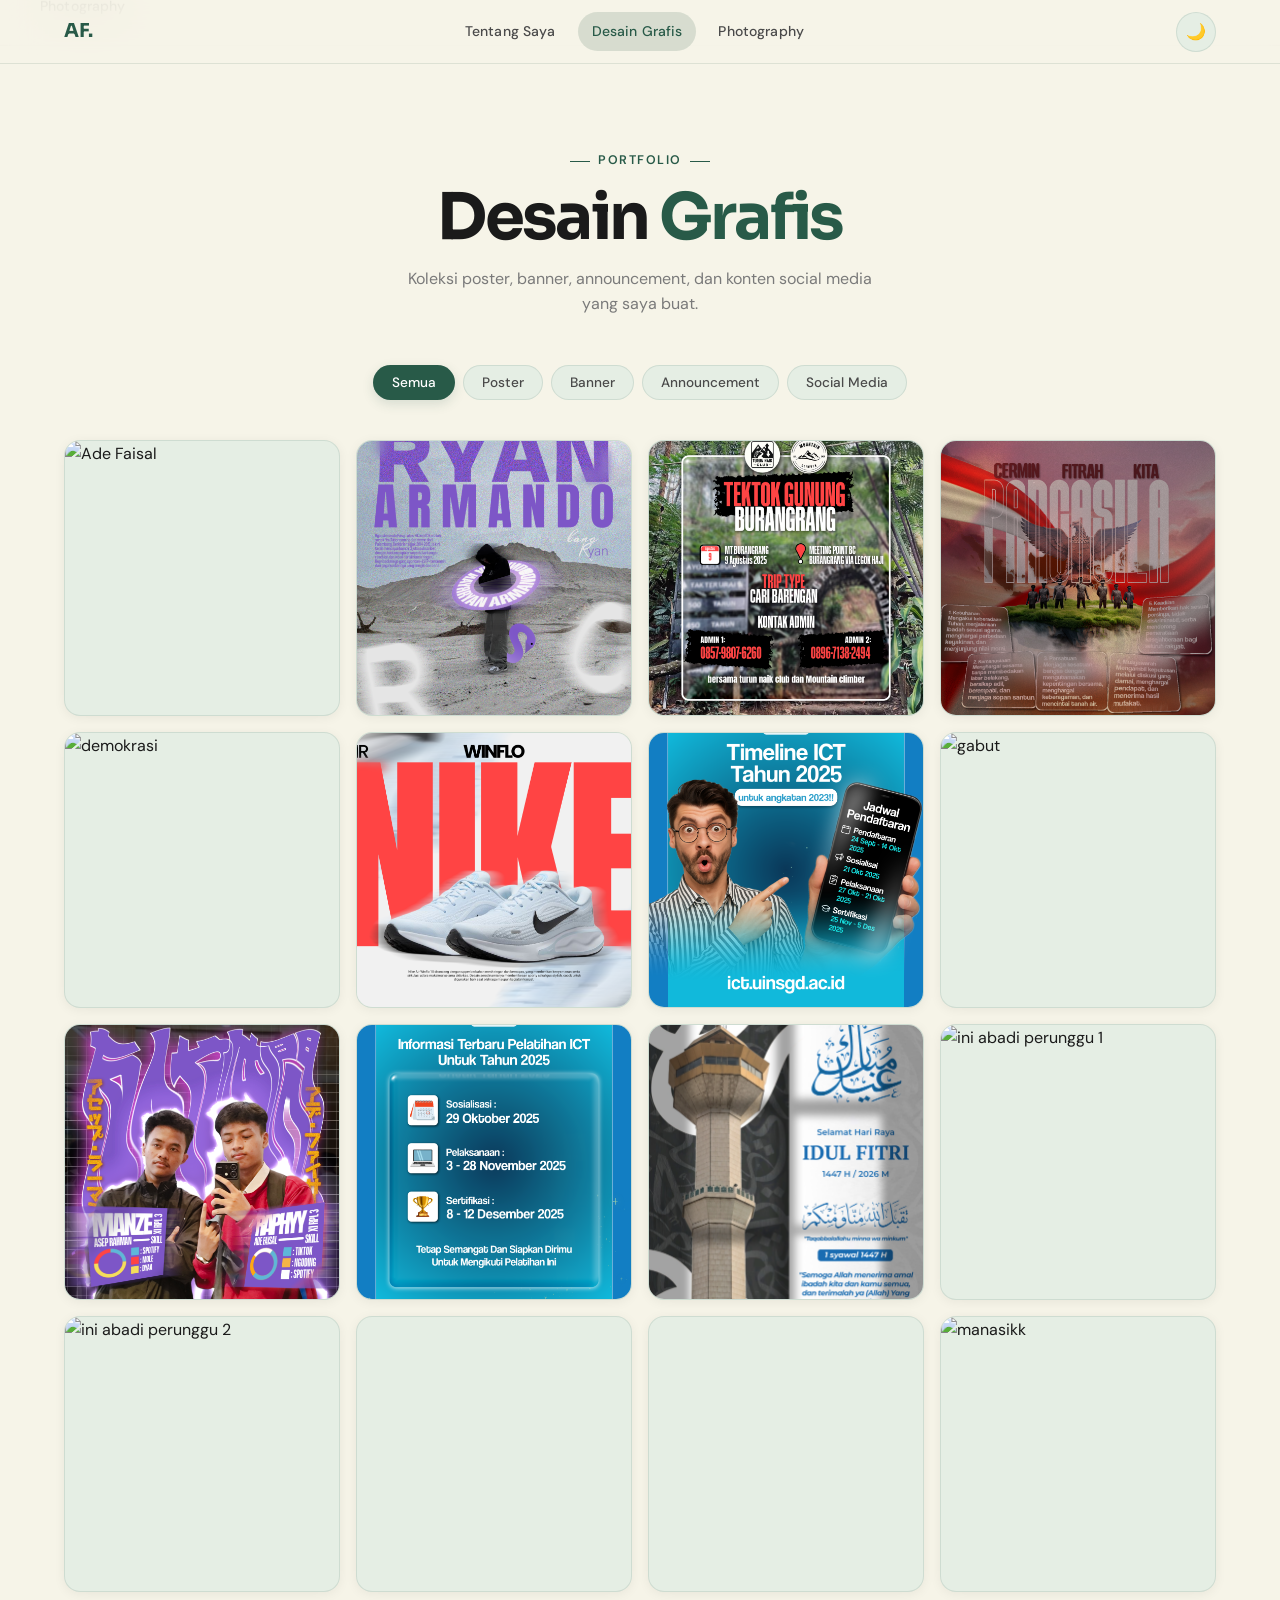
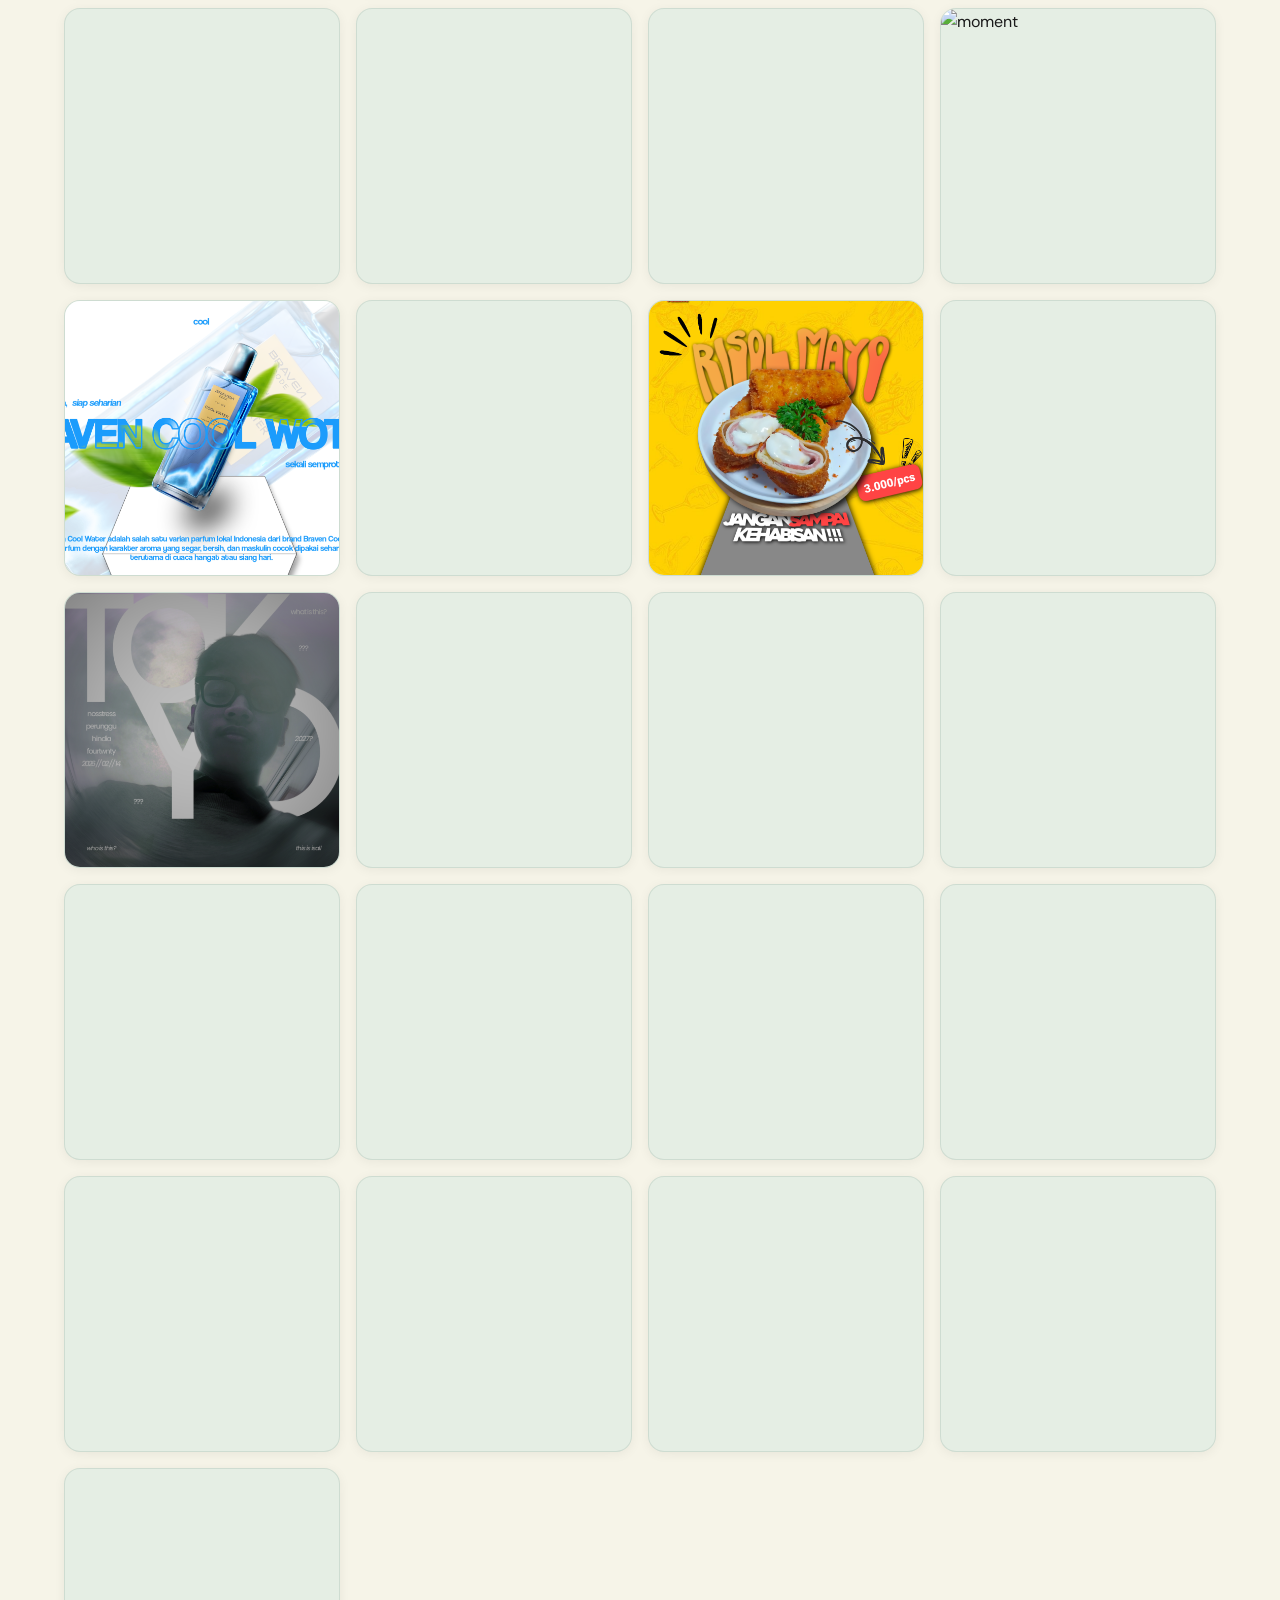
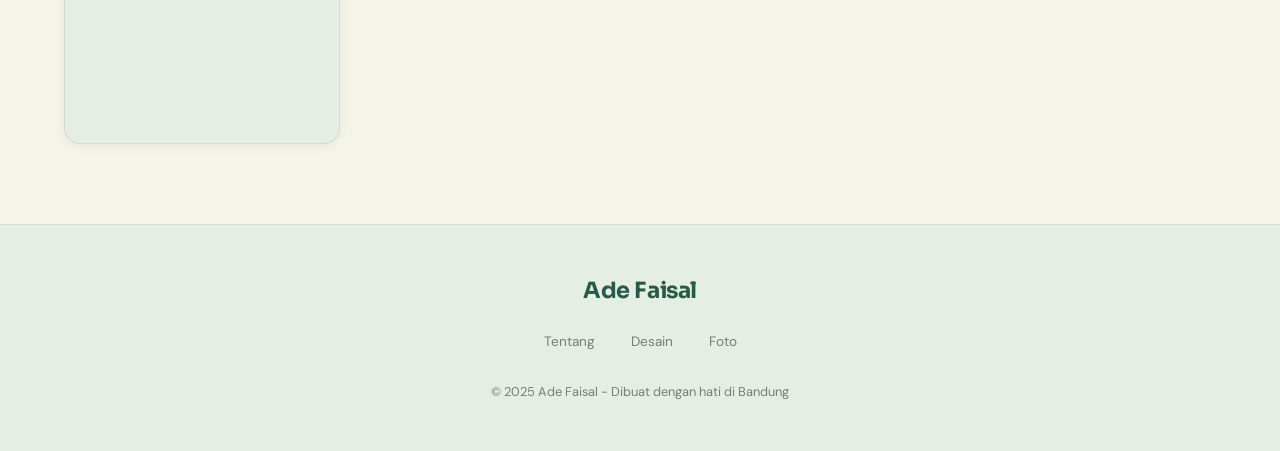
==== designku.html @ 0acf3292 "v1" ====
<!DOCTYPE html>
<html lang="id" data-theme="light">
<head>
  <meta charset="UTF-8" />
  <meta name="viewport" content="width=device-width, initial-scale=1.0" />
  <title>Ade Faisal - Desain Grafis</title>
  <meta name="description" content="Koleksi desain grafis Ade Faisal berupa poster, banner, announcement, dan social media." />
  <link rel="stylesheet" href="style.css" />
  <link rel="preconnect" href="https://fonts.googleapis.com" />
  <link rel="preconnect" href="https://fonts.gstatic.com" crossorigin />
</head>
<body data-page="designku">
  <div id="loader">
    <div class="loader-inner">
      <div class="loader-logo">AF</div>
      <div class="loader-bar"></div>
    </div>
  </div>

  <nav class="navbar">
    <div class="nav-inner">
      <a class="nav-logo" href="tentangku.html">AF.</a>
      <div class="nav-links">
        <a class="nav-link" href="tentangku.html">Tentang Saya</a>
        <a class="nav-link active" href="designku.html">Desain Grafis</a>
        <a class="nav-link" href="fotoku.html">Photography</a>
      </div>
      <div class="nav-right">
        <button class="theme-toggle" id="themeToggle" aria-label="Toggle theme">&#127769;</button>
        <button class="hamburger" id="hamburger" aria-label="Open menu">
          <span></span><span></span><span></span>
        </button>
      </div>
    </div>
  </nav>

  <div class="mobile-menu" id="mobileMenu">
    <a class="nav-link" href="tentangku.html">Tentang Saya</a>
    <a class="nav-link active" href="designku.html">Desain Grafis</a>
    <a class="nav-link" href="fotoku.html">Photography</a>
  </div>

  <div class="page active page-transition">
    <div class="page-header fade-in">
      <div class="section-label">Portfolio</div>
      <h1 class="heading-xl">Desain <span class="text-accent">Grafis</span></h1>
      <p>Koleksi poster, banner, announcement, dan konten social media yang saya buat.</p>
    </div>

    <div class="section" style="padding-top:0;">
      <div class="filter-tabs">
        <button class="filter-tab active" data-group="desain" data-filter="all">Semua</button>
        <button class="filter-tab" data-group="desain" data-filter="poster">Poster</button>
        <button class="filter-tab" data-group="desain" data-filter="banner">Banner</button>
        <button class="filter-tab" data-group="desain" data-filter="announcement">Announcement</button>
        <button class="filter-tab" data-group="desain" data-filter="social">Social Media</button>
      </div>

      <div class="gallery-grid" id="desainGrid"></div>
    </div>

    <footer class="footer">
      <div class="footer-logo">Ade Faisal</div>
      <nav class="footer-links">
        <a href="tentangku.html">Tentang</a>
        <a class="active" href="designku.html">Desain</a>
        <a href="fotoku.html">Foto</a>
      </nav>
      <p class="footer-copy">&copy; 2025 Ade Faisal - Dibuat dengan hati di Bandung</p>
    </footer>
  </div>

  <div class="modal" id="imageModal" role="dialog" aria-modal="true">
    <div class="modal-backdrop"></div>
    <button class="modal-close" aria-label="Tutup">
      <svg width="14" height="14" viewBox="0 0 24 24" fill="none" stroke="currentColor" stroke-width="2.5" stroke-linecap="round"><line x1="18" y1="6" x2="6" y2="18"/><line x1="6" y1="6" x2="18" y2="18"/></svg>
    </button>
    <div class="modal-content">
      <img id="modalImage" src="" alt="Preview desain" style="display:none;" />
      <div
        id="imageModalPlaceholder"
        style="width:min(600px,85vw);aspect-ratio:1;background:var(--bg-card);display:flex;flex-direction:column;align-items:center;justify-content:center;gap:12px;color:var(--text-muted);padding:40px;"
      >
        <div style="font-size:2.5rem;">Design</div>
        <div id="modalCaption" style="font-family:'Sora',sans-serif;font-size:1rem;font-weight:600;color:var(--text-primary);">Preview</div>
        <p style="font-size:0.85rem;text-align:center;line-height:1.6;">
          Tambahkan path gambar di file <code style="background:var(--accent-glow);padding:2px 6px;border-radius:4px;color:var(--accent);">script.js</code> untuk menampilkan karya kamu di sini.
        </p>
      </div>
    </div>
  </div>

  <script src="script.js"></script>
</body>
</html>
---- style.css ----
/* ============================================================
   ADE FAISAL PORTFOLIO — style.css
   Modern Minimalist · Apple-Style · Dark/Light Mode
   ============================================================ */

/* ─── Google Fonts ─────────────────────────────────────────── */
@import url('https://fonts.googleapis.com/css2?family=Sora:wght@300;400;500;600;700&family=DM+Sans:ital,wght@0,300;0,400;0,500;0,600;1,300&display=swap');

/* ─── CSS Variables ────────────────────────────────────────── */
:root {
  /* Light Mode */
  --bg-primary:    #F6F4E8;
  --bg-secondary:  #E5EEE4;
  --bg-card:       #EDEEE4;
  --text-primary:  #1a1a1a;
  --text-secondary:#4a4a4a;
  --text-muted:    #7a7a7a;
  --accent:        #285A48;
  --accent-light:  #3d7d65;
  --accent-glow:   rgba(40,90,72,0.15);
  --border:        rgba(40,90,72,0.12);
  --border-hover:  rgba(40,90,72,0.3);
  --shadow-sm:     0 2px 12px rgba(0,0,0,0.06);
  --shadow-md:     0 8px 32px rgba(0,0,0,0.08);
  --shadow-lg:     0 20px 60px rgba(0,0,0,0.1);
  --nav-bg:        rgba(246,244,232,0.85);
  --overlay:       rgba(0,0,0,0.5);
  --transition:    0.35s cubic-bezier(0.4,0,0.2,1);
}

[data-theme="dark"] {
  --bg-primary:    #091413;
  --bg-secondary:  #0f1e1c;
  --bg-card:       #285A48;
  --text-primary:  #f0ede0;
  --text-secondary:#c5c0a8;
  --text-muted:    #8a8a7a;
  --accent:        #5dbf96;
  --accent-light:  #7dd4ae;
  --accent-glow:   rgba(93,191,150,0.15);
  --border:        rgba(93,191,150,0.12);
  --border-hover:  rgba(93,191,150,0.3);
  --shadow-sm:     0 2px 12px rgba(0,0,0,0.3);
  --shadow-md:     0 8px 32px rgba(0,0,0,0.4);
  --shadow-lg:     0 20px 60px rgba(0,0,0,0.5);
  --nav-bg:        rgba(9,20,19,0.9);
  --overlay:       rgba(0,0,0,0.75);
}

/* ─── Reset & Base ─────────────────────────────────────────── */
*, *::before, *::after { box-sizing: border-box; margin: 0; padding: 0; }

html {
  scroll-behavior: smooth;
  font-size: 16px;
}

body {
  font-family: 'DM Sans', sans-serif;
  background-color: var(--bg-primary);
  color: var(--text-primary);
  line-height: 1.6;
  transition: background-color var(--transition), color var(--transition);
  overflow-x: hidden;
  min-height: 100vh;
}

img { max-width: 100%; display: block; }
a { text-decoration: none; color: inherit; }
button { cursor: pointer; border: none; background: none; font-family: inherit; }
ul, ol { list-style: none; }

/* ─── Loading Screen ───────────────────────────────────────── */
#loader {
  position: fixed;
  inset: 0;
  background: var(--bg-primary);
  display: flex;
  align-items: center;
  justify-content: center;
  z-index: 9999;
  transition: opacity 0.6s ease, visibility 0.6s ease;
}

#loader.hide {
  opacity: 0;
  visibility: hidden;
}

.loader-inner {
  display: flex;
  flex-direction: column;
  align-items: center;
  gap: 20px;
}

.loader-logo {
  font-family: 'Sora', sans-serif;
  font-size: 2rem;
  font-weight: 700;
  color: var(--accent);
  letter-spacing: -0.03em;
}

.loader-bar {
  width: 120px;
  height: 2px;
  background: var(--border);
  border-radius: 2px;
  overflow: hidden;
}

.loader-bar::after {
  content: '';
  display: block;
  height: 100%;
  background: var(--accent);
  border-radius: 2px;
  animation: loadBar 1.2s ease forwards;
}

@keyframes loadBar {
  from { width: 0; }
  to { width: 100%; }
}

/* ─── Navbar ───────────────────────────────────────────────── */
.navbar {
  position: fixed;
  top: 0;
  left: 0;
  right: 0;
  height: 64px;
  background: var(--nav-bg);
  backdrop-filter: blur(20px);
  -webkit-backdrop-filter: blur(20px);
  border-bottom: 1px solid var(--border);
  z-index: 1000;
  transition: background var(--transition), border-color var(--transition);
}

.nav-inner {
  max-width: 1200px;
  margin: 0 auto;
  padding: 0 24px;
  height: 100%;
  display: flex;
  align-items: center;
  justify-content: space-between;
}

.nav-logo {
  font-family: 'Sora', sans-serif;
  font-size: 1.2rem;
  font-weight: 700;
  color: var(--accent);
  letter-spacing: -0.02em;
}

.nav-links {
  display: flex;
  align-items: center;
  gap: 8px;
}

.nav-link {
  font-size: 0.875rem;
  font-weight: 500;
  color: var(--text-secondary);
  padding: 8px 14px;
  border-radius: 50px;
  transition: all var(--transition);
  letter-spacing: 0.01em;
}

.nav-link:hover,
.nav-link.active {
  color: var(--accent);
  background: var(--accent-glow);
}

.nav-right {
  display: flex;
  align-items: center;
  gap: 12px;
}

/* Dark Mode Toggle */
.theme-toggle {
  width: 40px;
  height: 40px;
  border-radius: 50%;
  background: var(--bg-secondary);
  border: 1px solid var(--border);
  display: flex;
  align-items: center;
  justify-content: center;
  color: var(--text-secondary);
  font-size: 1rem;
  transition: all var(--transition);
}

.theme-toggle:hover {
  background: var(--accent-glow);
  color: var(--accent);
  border-color: var(--border-hover);
}

/* Hamburger */
.hamburger {
  display: none;
  flex-direction: column;
  gap: 5px;
  width: 40px;
  height: 40px;
  align-items: center;
  justify-content: center;
  border-radius: 50%;
  background: var(--bg-secondary);
  border: 1px solid var(--border);
  transition: all var(--transition);
}

.hamburger span {
  display: block;
  width: 18px;
  height: 1.5px;
  background: var(--text-primary);
  border-radius: 2px;
  transition: all var(--transition);
}

.hamburger.open span:nth-child(1) { transform: translateY(6.5px) rotate(45deg); }
.hamburger.open span:nth-child(2) { opacity: 0; }
.hamburger.open span:nth-child(3) { transform: translateY(-6.5px) rotate(-45deg); }

/* Mobile Menu */
.mobile-menu {
  position: fixed;
  top: 64px;
  left: 0;
  right: 0;
  background: var(--nav-bg);
  backdrop-filter: blur(20px);
  border-bottom: 1px solid var(--border);
  padding: 16px 24px;
  display: flex;
  flex-direction: column;
  gap: 4px;
  transform: translateY(-110%);
  transition: transform var(--transition);
  z-index: 999;
}

.mobile-menu.open {
  transform: translateY(0);
}

.mobile-menu .nav-link {
  padding: 12px 16px;
  border-radius: 12px;
}

/* ─── Page Wrapper ─────────────────────────────────────────── */
.page {
  display: none;
  min-height: 100vh;
  padding-top: 64px;
}

.page.active { display: block; }

/* ─── Section Base ─────────────────────────────────────────── */
.section {
  padding: 80px 24px;
  max-width: 1200px;
  margin: 0 auto;
}

.section-sm {
  padding: 48px 24px;
}

/* ─── Typography ───────────────────────────────────────────── */
.heading-xl {
  font-family: 'Sora', sans-serif;
  font-size: clamp(2.4rem, 6vw, 4rem);
  font-weight: 700;
  letter-spacing: -0.04em;
  line-height: 1.1;
  color: var(--text-primary);
}

.heading-lg {
  font-family: 'Sora', sans-serif;
  font-size: clamp(1.6rem, 4vw, 2.4rem);
  font-weight: 600;
  letter-spacing: -0.03em;
  line-height: 1.2;
}

.heading-md {
  font-family: 'Sora', sans-serif;
  font-size: 1.2rem;
  font-weight: 600;
  letter-spacing: -0.01em;
}

.text-accent { color: var(--accent); }
.text-muted { color: var(--text-muted); }
.text-secondary { color: var(--text-secondary); }

/* ─── Cards ────────────────────────────────────────────────── */
.card {
  background: var(--bg-secondary);
  border: 1px solid var(--border);
  border-radius: 20px;
  padding: 28px;
  transition: all var(--transition);
  box-shadow: var(--shadow-sm);
}

.card:hover {
  border-color: var(--border-hover);
  box-shadow: var(--shadow-md);
  transform: translateY(-2px);
}

/* ─── Buttons ──────────────────────────────────────────────── */
.btn {
  display: inline-flex;
  align-items: center;
  gap: 8px;
  padding: 12px 24px;
  border-radius: 50px;
  font-size: 0.9rem;
  font-weight: 500;
  font-family: 'DM Sans', sans-serif;
  transition: all var(--transition);
  letter-spacing: 0.01em;
}

.btn-primary {
  background: var(--accent);
  color: #fff;
  box-shadow: 0 4px 16px var(--accent-glow);
}

.btn-primary:hover {
  background: var(--accent-light);
  transform: translateY(-1px);
  box-shadow: 0 8px 24px var(--accent-glow);
}

.btn-outline {
  background: transparent;
  color: var(--accent);
  border: 1.5px solid var(--accent);
}

.btn-outline:hover {
  background: var(--accent-glow);
  transform: translateY(-1px);
}

/* ─── Fade-in Animation ────────────────────────────────────── */
.fade-in {
  opacity: 0;
  transform: translateY(24px);
  transition: opacity 0.6s ease, transform 0.6s ease;
}

.fade-in.visible {
  opacity: 1;
  transform: translateY(0);
}

.fade-in-delay-1 { transition-delay: 0.1s; }
.fade-in-delay-2 { transition-delay: 0.2s; }
.fade-in-delay-3 { transition-delay: 0.3s; }
.fade-in-delay-4 { transition-delay: 0.4s; }

/* ─── Gallery Grid ─────────────────────────────────────────── */
.gallery-grid {
  display: grid;
  grid-template-columns: repeat(4, 1fr);
  gap: 16px;
}

.gallery-item {
  position: relative;
  border-radius: 16px;
  overflow: hidden;
  aspect-ratio: 1;
  cursor: pointer;
  background: var(--bg-secondary);
  border: 1px solid var(--border);
  box-shadow: var(--shadow-sm);
  content-visibility: auto;
  contain-intrinsic-size: 320px;
  transition: all var(--transition);
}

.gallery-item:hover {
  transform: translateY(-4px);
  box-shadow: var(--shadow-md);
  border-color: var(--border-hover);
}

.gallery-item img {
  width: 100%;
  height: 100%;
  object-fit: cover;
  opacity: 0;
  transition: transform 0.5s ease;
}

.gallery-item.is-loaded img {
  opacity: 1;
  transition: opacity 0.35s ease, transform 0.5s ease;
}

.gallery-item:hover img {
  transform: scale(1.04);
}

.media-shell {
  position: absolute;
  inset: 0;
  background:
    linear-gradient(
      110deg,
      transparent 0%,
      rgba(255,255,255,0.08) 35%,
      rgba(255,255,255,0.22) 50%,
      rgba(255,255,255,0.08) 65%,
      transparent 100%
    ),
    linear-gradient(135deg, var(--bg-card), var(--bg-secondary));
  background-size: 220% 100%, 100% 100%;
  animation: shimmer 1.4s linear infinite;
}

.gallery-item.is-loaded .media-shell {
  opacity: 0;
  visibility: hidden;
  transition: opacity 0.3s ease, visibility 0.3s ease;
}

.gallery-overlay {
  position: absolute;
  inset: 0;
  background: linear-gradient(to top, rgba(0,0,0,0.5) 0%, transparent 60%);
  opacity: 0;
  transition: opacity var(--transition);
  display: flex;
  align-items: flex-end;
  padding: 16px;
}

.gallery-item:hover .gallery-overlay { opacity: 1; }

.gallery-overlay span {
  color: #fff;
  font-size: 0.8rem;
  font-weight: 500;
  background: rgba(255,255,255,0.15);
  backdrop-filter: blur(4px);
  padding: 4px 10px;
  border-radius: 20px;
}

/* Photo Grid (portrait ratio) */
.photo-grid .gallery-item {
  aspect-ratio: 4/5;
}

/* Video Grid */
.video-grid .gallery-item {
  aspect-ratio: 16/9;
}

.play-icon {
  position: absolute;
  inset: 0;
  display: flex;
  align-items: center;
  justify-content: center;
  opacity: 0;
  transition: opacity var(--transition);
}

.play-icon::before {
  content: '';
  width: 44px;
  height: 44px;
  background: rgba(255,255,255,0.9);
  border-radius: 50%;
  display: flex;
  align-items: center;
  justify-content: center;
}

.play-icon svg {
  position: absolute;
  color: #1a1a1a;
}

.gallery-item:hover .play-icon { opacity: 1; }

/* ─── Modal ────────────────────────────────────────────────── */
.modal {
  position: fixed;
  inset: 0;
  z-index: 2000;
  display: flex;
  align-items: center;
  justify-content: center;
  padding: 24px;
  opacity: 0;
  visibility: hidden;
  transition: all 0.3s ease;
}

.modal.open {
  opacity: 1;
  visibility: visible;
}

.modal-backdrop {
  position: absolute;
  inset: 0;
  background: var(--overlay);
  backdrop-filter: blur(12px);
  -webkit-backdrop-filter: blur(12px);
}

.modal-content {
  position: relative;
  z-index: 1;
  max-width: 90vw;
  max-height: 90vh;
  border-radius: 20px;
  overflow: hidden;
  box-shadow: var(--shadow-lg);
  transform: scale(0.95);
  transition: transform 0.3s ease;
}

.modal.open .modal-content {
  transform: scale(1);
}

.modal-content img {
  max-width: 90vw;
  max-height: 85vh;
  object-fit: contain;
  display: block;
}

.modal-close {
  position: fixed;
  top: 20px;
  right: 20px;
  z-index: 10;
  width: 40px;
  height: 40px;
  border-radius: 50%;
  background: rgba(255,255,255,0.15);
  backdrop-filter: blur(8px);
  border: 1px solid rgba(255,255,255,0.2);
  color: #fff;
  font-size: 1.1rem;
  display: flex;
  align-items: center;
  justify-content: center;
  transition: all var(--transition);
  cursor: pointer;
}

.modal-close:hover {
  background: rgba(255,255,255,0.25);
  transform: scale(1.1);
}

/* Video Modal */
.modal-video {
  background: #000;
  border-radius: 16px;
  overflow: hidden;
  width: min(800px, 90vw);
}

.modal-video video,
.modal-video iframe {
  width: 100%;
  aspect-ratio: 16/9;
  display: block;
  border: none;
}

/* ─── ABOUT PAGE ───────────────────────────────────────────── */
.about-hero {
  min-height: calc(100vh - 64px);
  display: flex;
  align-items: center;
  padding: 80px 24px;
}

.about-hero-inner {
  max-width: 1200px;
  margin: 0 auto;
  width: 100%;
  display: grid;
  grid-template-columns: 1fr 1fr;
  gap: 80px;
  align-items: center;
}

/* Profile Photo */
.profile-photo-wrap {
  position: relative;
  display: flex;
  justify-content: center;
}
.profile-photo-img {
    width: 130%;
    height: 100%;
    object-fit: cover;
}

.profile-photo-frame {
  position: relative;
  width: 340px;
  height: 400px;
}

.profile-photo-bg {
  position: absolute;
  inset: 0;
  background: var(--bg-secondary);
  border-radius: 28px;
  border: 1px solid var(--border);
  transform: rotate(3deg);
  transition: all var(--transition);
}

.profile-photo-frame:hover .profile-photo-bg {
  transform: rotate(5deg);
}

.profile-photo {
  position: relative;
  width: 100%;
  height: 100%;
  border-radius: 24px;
  overflow: hidden;
  border: 1px solid var(--border);
  box-shadow: var(--shadow-lg);
}

.profile-photo img {
  width: 100%;
  height: 100%;
  object-fit: cover;
}

/* Placeholder if no photo */
.profile-photo-placeholder {
  width: 100%;
  height: 100%;
  background: linear-gradient(135deg, var(--bg-secondary), var(--bg-card));
  display: flex;
  flex-direction: column;
  align-items: center;
  justify-content: center;
  gap: 12px;
  color: var(--text-muted);
  font-size: 0.9rem;
}

.profile-photo-placeholder .initials {
  font-family: 'Sora', sans-serif;
  font-size: 3rem;
  font-weight: 700;
  color: var(--accent);
  letter-spacing: -0.03em;
}

.profile-badge {
  position: absolute;
  bottom: -12px;
  right: -12px;
  background: var(--accent);
  color: #fff;
  padding: 8px 16px;
  border-radius: 50px;
  font-size: 0.78rem;
  font-weight: 600;
  box-shadow: 0 4px 16px var(--accent-glow);
  white-space: nowrap;
}

/* About Content */
.about-greeting {
  font-size: 0.85rem;
  font-weight: 500;
  color: var(--accent);
  letter-spacing: 0.12em;
  text-transform: uppercase;
  margin-bottom: 16px;
  display: flex;
  align-items: justify;
  gap: 8px;
}

.about-greeting::before {
  content: '';
  display: block;
  width: 24px;
  height: 1.5px;
  background: var(--accent);
}

.about-title {
  margin-bottom: 8px;
}

.about-subtitle {
  color: var(--text-muted);
  font-size: 1.1rem;
  margin-bottom: 24px;
  font-weight: 400;
}

.about-desc {
  color: var(--text-secondary);
  line-height: 1.75;
  font-size: 1rem;
  margin-bottom: 32px;
}

.about-cta {
  display: flex;
  gap: 12px;
  flex-wrap: wrap;
}

/* Stats */
.about-stats {
  display: flex;
  gap: 24px;
  margin-bottom: 32px;
}

.stat-item {
  text-align: center;
}

.stat-num {
  font-family: 'Sora', sans-serif;
  font-size: 1.8rem;
  font-weight: 700;
  color: var(--accent);
  letter-spacing: -0.03em;
  line-height: 1;
}

.stat-label {
  font-size: 0.78rem;
  color: var(--text-muted);
  margin-top: 4px;
}

/* Skills */
.skills-section {
  background: var(--bg-secondary);
  border-top: 1px solid var(--border);
}

.skills-grid {
  display: grid;
  grid-template-columns: repeat(3, 1fr);
  gap: 16px;
}

.skill-card {
  background: var(--bg-primary);
  border: 1px solid var(--border);
  border-radius: 16px;
  padding: 20px;
  transition: all var(--transition);
}

.skill-card:hover {
  border-color: var(--border-hover);
  transform: translateY(-2px);
  box-shadow: var(--shadow-md);
}

.skill-icon {
  width: 40px;
  height: 40px;
  background: var(--accent-glow);
  border-radius: 10px;
  display: flex;
  align-items: center;
  justify-content: center;
  font-size: 1.2rem;
  margin-bottom: 12px;
  color: var(--accent);
}

.skill-name {
  font-family: 'Sora', sans-serif;
  font-size: 0.9rem;
  font-weight: 600;
  margin-bottom: 4px;
}

.skill-desc {
  font-size: 0.8rem;
  color: var(--text-muted);
  line-height: 1.5;
}

/* Skill bars */
.skill-tags {
  display: flex;
  flex-wrap: wrap;
  gap: 8px;
}

.skill-tag {
  padding: 4px 12px;
  border-radius: 50px;
  background: var(--accent-glow);
  color: var(--accent);
  font-size: 0.78rem;
  font-weight: 500;
  border: 1px solid var(--border);
}

/* ─── Page Headers ─────────────────────────────────────────── */
.page-header {
  padding: 80px 24px 48px;
  max-width: 1200px;
  margin: 0 auto;
  text-align: center;
}

.page-header p {
  color: var(--text-muted);
  font-size: 1rem;
  margin-top: 12px;
  max-width: 480px;
  margin-left: auto;
  margin-right: auto;
}

.section-label {
  display: inline-flex;
  align-items: center;
  gap: 8px;
  font-size: 0.78rem;
  font-weight: 600;
  color: var(--accent);
  letter-spacing: 0.12em;
  text-transform: uppercase;
  margin-bottom: 12px;
}

.section-label::before,
.section-label::after {
  content: '';
  display: block;
  width: 20px;
  height: 1.5px;
  background: var(--accent);
}

/* ─── Filter Tabs ──────────────────────────────────────────── */
.filter-tabs {
  display: flex;
  gap: 8px;
  flex-wrap: wrap;
  justify-content: center;
  margin-bottom: 40px;
}

.filter-tab {
  padding: 8px 18px;
  border-radius: 50px;
  font-size: 0.85rem;
  font-weight: 500;
  color: var(--text-secondary);
  background: var(--bg-secondary);
  border: 1px solid var(--border);
  transition: all var(--transition);
}

.filter-tab:hover,
.filter-tab.active {
  background: var(--accent);
  color: #fff;
  border-color: transparent;
  box-shadow: 0 4px 12px var(--accent-glow);
}

/* ─── Empty State ──────────────────────────────────────────── */
.empty-state {
  grid-column: 1 / -1;
  text-align: center;
  padding: 60px 20px;
  color: var(--text-muted);
}

.empty-icon {
  font-size: 2.5rem;
  margin-bottom: 12px;
  opacity: 0.5;
}

/* ─── Footer ───────────────────────────────────────────────── */
.footer {
  background: var(--bg-secondary);
  border-top: 1px solid var(--border);
  padding: 48px 24px;
  text-align: center;
}

.footer-logo {
  font-family: 'Sora', sans-serif;
  font-size: 1.4rem;
  font-weight: 700;
  color: var(--accent);
  letter-spacing: -0.02em;
  margin-bottom: 16px;
}

.footer-links {
  display: flex;
  justify-content: center;
  gap: 8px;
  margin-bottom: 24px;
  flex-wrap: wrap;
}

.footer-links a {
  font-size: 0.85rem;
  color: var(--text-muted);
  padding: 6px 14px;
  border-radius: 50px;
  transition: all var(--transition);
}

.footer-links a:hover {
  color: var(--accent);
  background: var(--accent-glow);
}

.social-links {
  display: flex;
  justify-content: center;
  gap: 12px;
  margin-bottom: 24px;
}

.social-link {
  width: 40px;
  height: 40px;
  border-radius: 50%;
  background: var(--bg-primary);
  border: 1px solid var(--border);
  display: flex;
  align-items: center;
  justify-content: center;
  color: var(--text-secondary);
  font-size: 1rem;
  transition: all var(--transition);
}

.social-link:hover {
  background: var(--accent);
  color: #fff;
  border-color: transparent;
  transform: translateY(-2px);
  box-shadow: 0 4px 12px var(--accent-glow);
}

.footer-copy {
  font-size: 0.8rem;
  color: var(--text-muted);
}

/* ─── Scrollbar ─────────────────────────────────────────────── */
::-webkit-scrollbar { width: 5px; }
::-webkit-scrollbar-track { background: var(--bg-primary); }
::-webkit-scrollbar-thumb { background: var(--border-hover); border-radius: 4px; }
::-webkit-scrollbar-thumb:hover { background: var(--accent); }

/* ─── Page Transition ───────────────────────────────────────── */
.page-transition {
  animation: pageIn 0.4s ease both;
}

@keyframes pageIn {
  from { opacity: 0; transform: translateY(12px); }
  to   { opacity: 1; transform: translateY(0); }
}

@keyframes shimmer {
  from { background-position: 200% 0, 0 0; }
  to   { background-position: -20% 0, 0 0; }
}

/* ─── Responsive ───────────────────────────────────────────── */
@media (max-width: 1024px) {
  .gallery-grid { grid-template-columns: repeat(3, 1fr); }
  .skills-grid  { grid-template-columns: repeat(2, 1fr); }
}

@media (max-width: 768px) {
  .nav-links { display: none; }
  .hamburger { display: flex; }

  .about-hero { padding: 40px 24px 60px; }
  .about-hero-inner {
    grid-template-columns: 1fr;
    gap: 40px;
    text-align: center;
  }

  .profile-photo-frame {
    width: 240px;
    height: 280px;
    margin: 0 auto;
  }

  .about-greeting { justify-content: center; }
  .about-cta { justify-content: center; }
  .about-stats { justify-content: center; }

  .gallery-grid { grid-template-columns: repeat(2, 1fr); gap: 12px; }
  .skills-grid  { grid-template-columns: repeat(2, 1fr); }

  .section { padding: 48px 20px; }
  .page-header { padding: 48px 20px 32px; }
}

@media (max-width: 480px) {
  .gallery-grid { gap: 10px; }
  .about-stats { gap: 16px; }
  .skills-grid { grid-template-columns: 1fr 1fr; }
  .stat-num { font-size: 1.4rem; }
}

/* ─── Upload Placeholder Styles ─────────────────────────────── */
.placeholder-card {
  aspect-ratio: 1;
  border-radius: 16px;
  background: var(--bg-secondary);
  border: 1.5px dashed var(--border-hover);
  display: flex;
  flex-direction: column;
  align-items: center;
  justify-content: center;
  gap: 8px;
  color: var(--text-muted);
  font-size: 0.78rem;
  transition: all var(--transition);
  cursor: pointer;
}

.placeholder-card:hover {
  border-color: var(--accent);
  color: var(--accent);
  background: var(--accent-glow);
}

.placeholder-icon {
  font-size: 1.5rem;
  opacity: 0.5;
}

/* Video placeholder */
.video-thumb-placeholder {
  aspect-ratio: 16/9;
  border-radius: 16px;
  background: var(--bg-secondary);
  border: 1.5px dashed var(--border-hover);
  display: flex;
  flex-direction: column;
  align-items: center;
  justify-content: center;
  gap: 8px;
  color: var(--text-muted);
  font-size: 0.78rem;
}

/* ─── Tooltip ────────────────────────────────────────────────── */
[data-tooltip] {
  position: relative;
}

[data-tooltip]::after {
  content: attr(data-tooltip);
  position: absolute;
  bottom: calc(100% + 8px);
  left: 50%;
  transform: translateX(-50%);
  background: var(--text-primary);
  color: var(--bg-primary);
  padding: 4px 10px;
  border-radius: 6px;
  font-size: 0.75rem;
  white-space: nowrap;
  opacity: 0;
  pointer-events: none;
  transition: opacity 0.2s ease;
}

[data-tooltip]:hover::after { opacity: 1; }

/* ─── Info banner on gallery pages ──────────────────────────── */
.upload-hint {
  background: var(--accent-glow);
  border: 1px solid var(--border-hover);
  border-radius: 12px;
  padding: 12px 20px;
  font-size: 0.85rem;
  color: var(--accent);
  text-align: center;
  margin-bottom: 32px;
  display: flex;
  align-items: center;
  justify-content: center;
  gap: 8px;
}
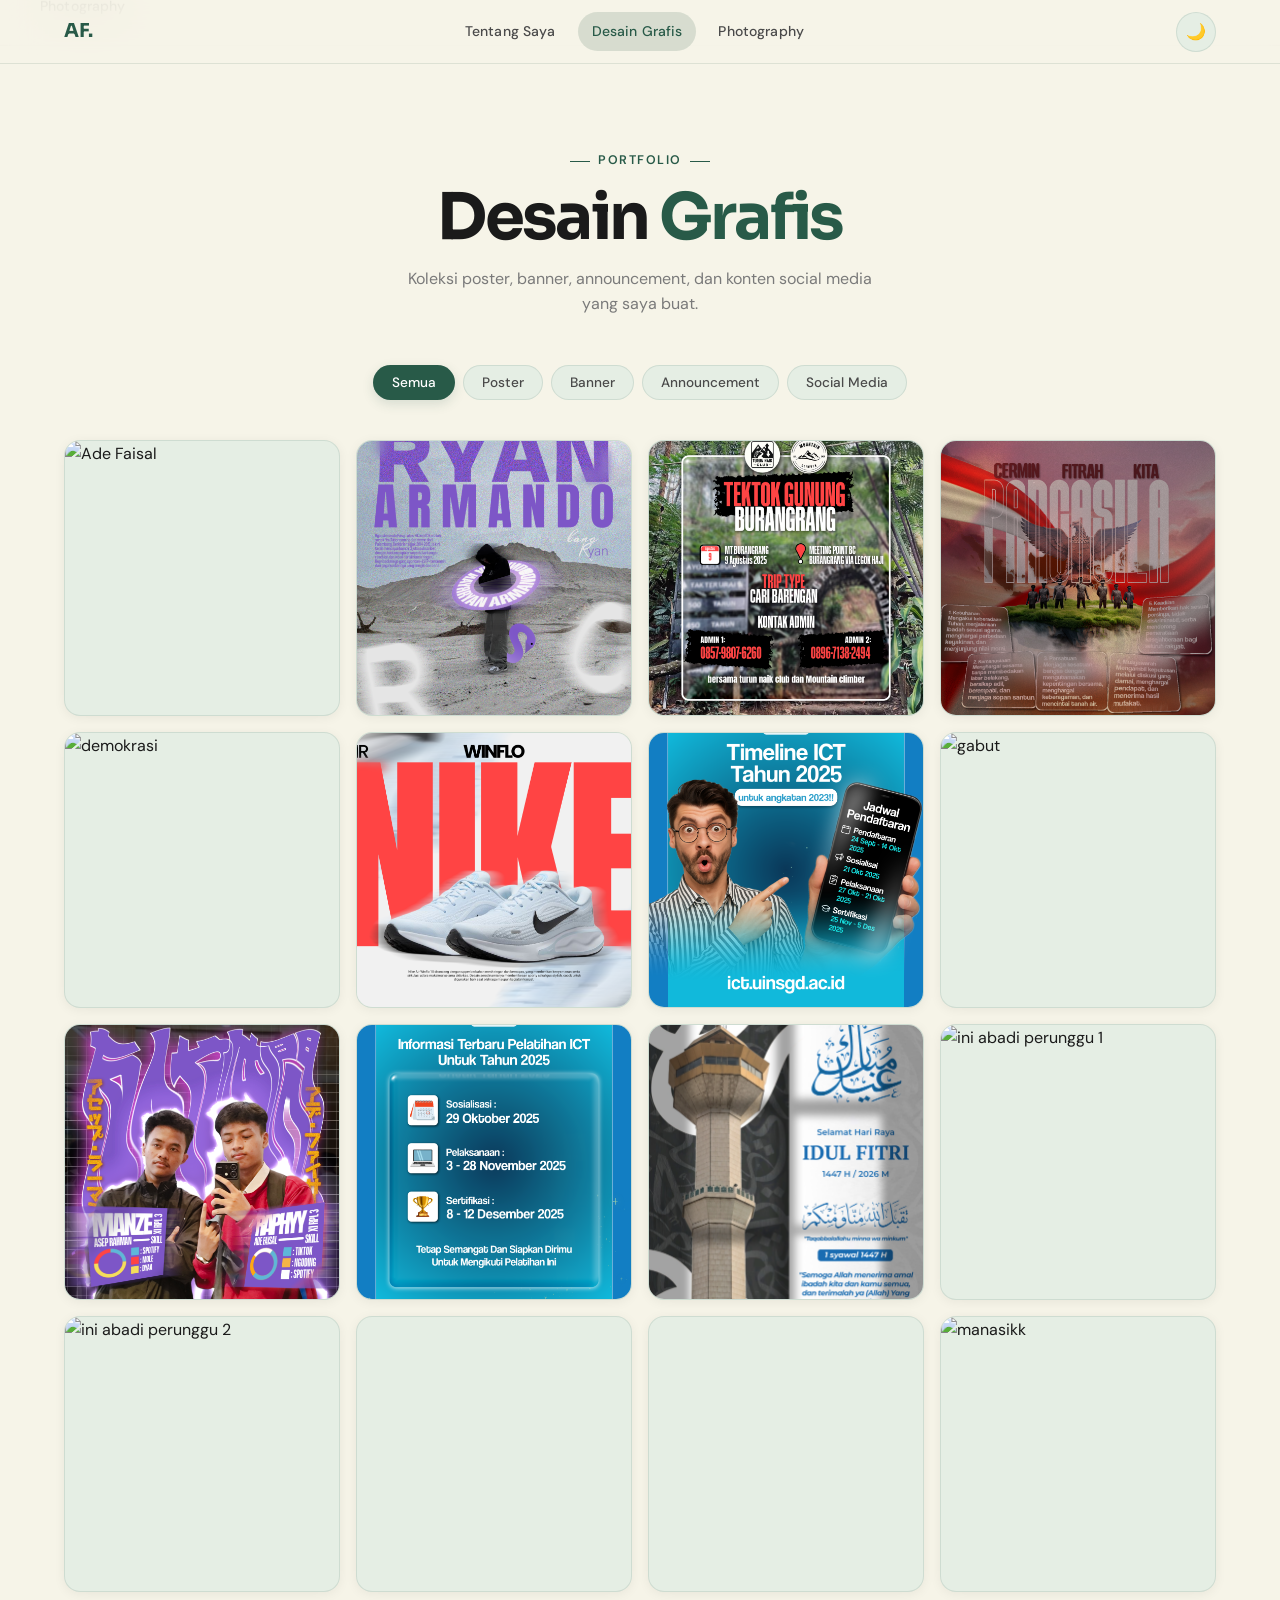
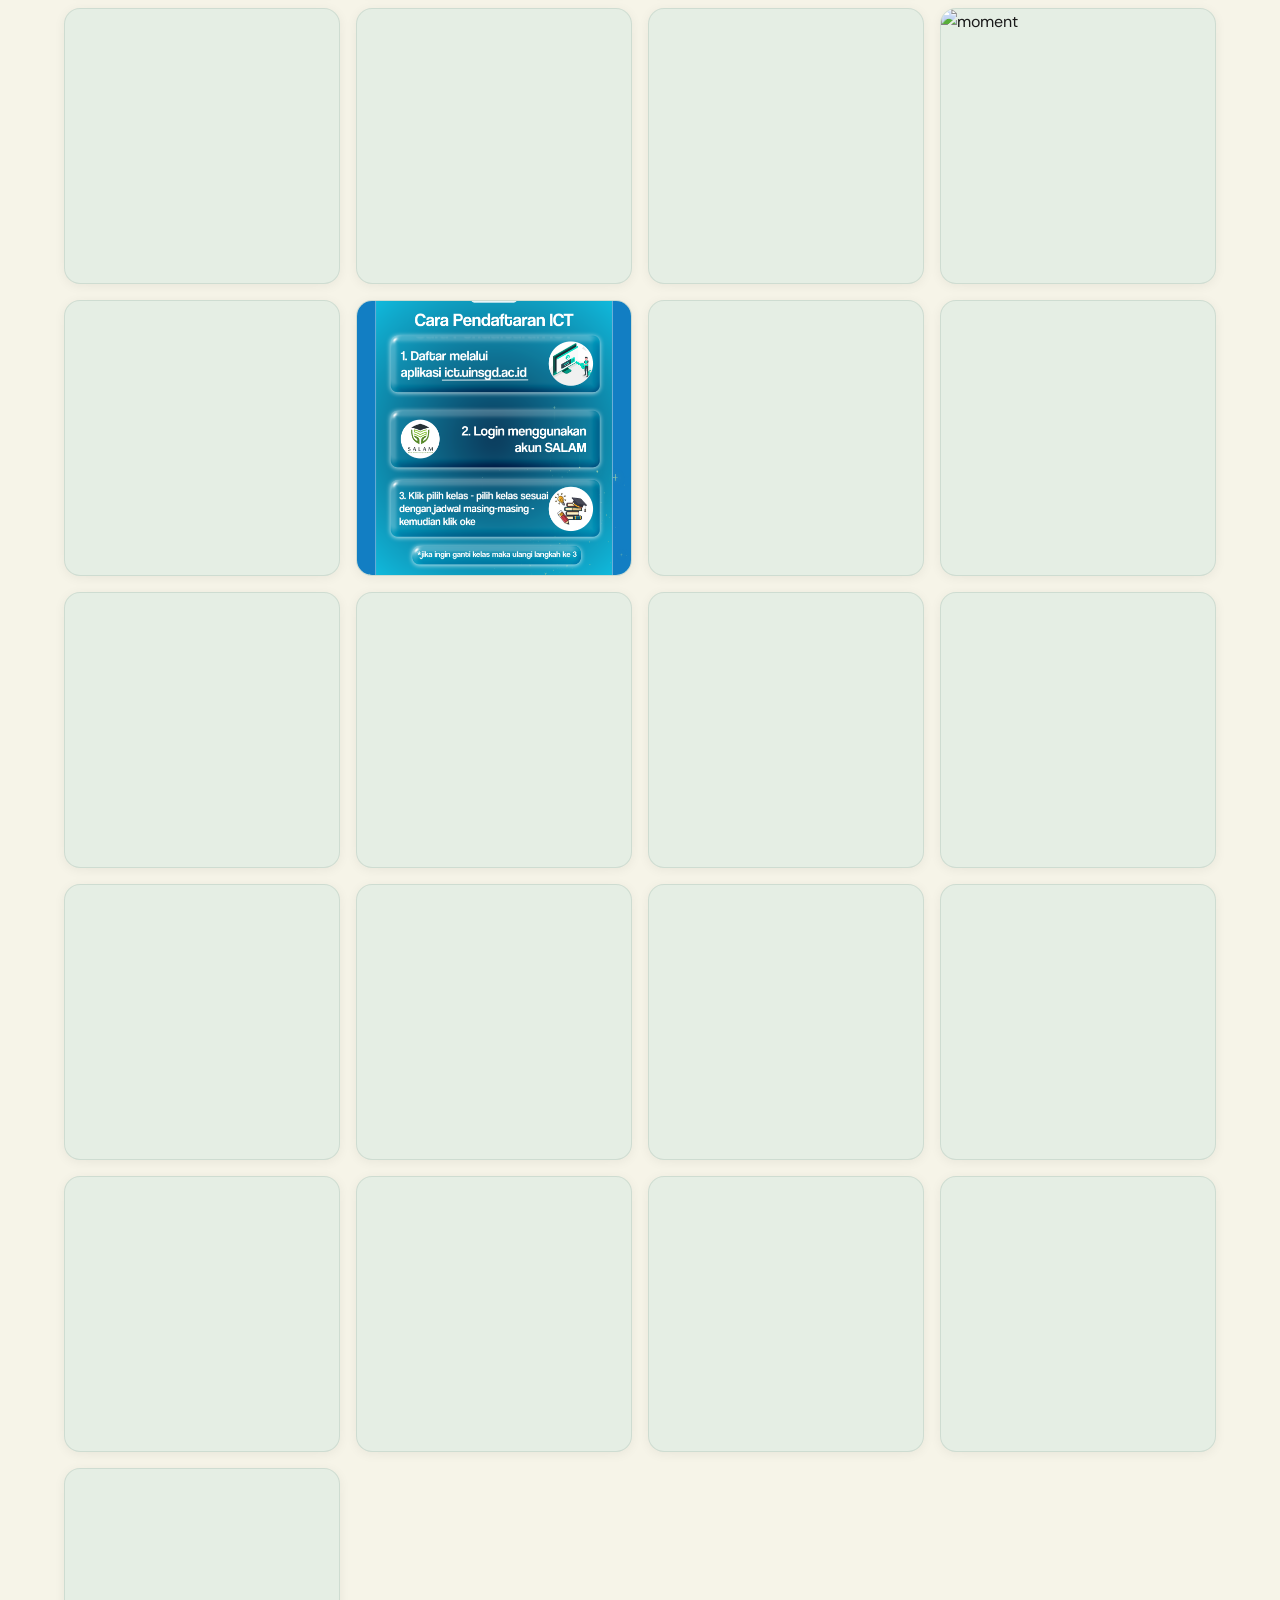
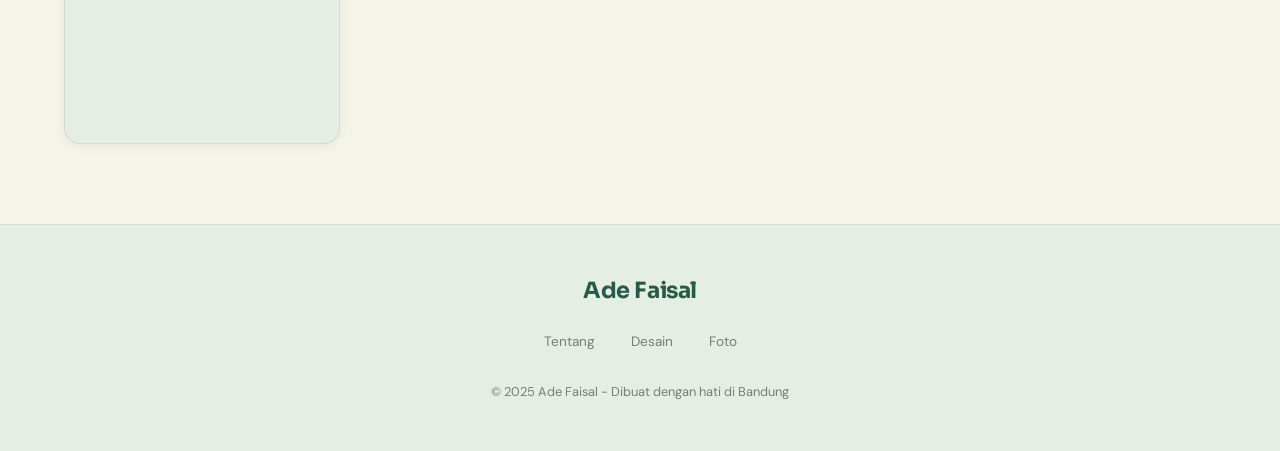
==== commit 1fa2ea4e: "versi 1.1" ====
--- a/designku.html
+++ b/designku.html
@@ -19,9 +19,9 @@
 
   <nav class="navbar">
     <div class="nav-inner">
-      <a class="nav-logo" href="tentangku.html">AF.</a>
+      <a class="nav-logo" href="index.html">AF.</a>
       <div class="nav-links">
-        <a class="nav-link" href="tentangku.html">Tentang Saya</a>
+        <a class="nav-link" href="index.html">Tentang Saya</a>
         <a class="nav-link active" href="designku.html">Desain Grafis</a>
         <a class="nav-link" href="fotoku.html">Photography</a>
       </div>
@@ -35,7 +35,7 @@
   </nav>
 
   <div class="mobile-menu" id="mobileMenu">
-    <a class="nav-link" href="tentangku.html">Tentang Saya</a>
+    <a class="nav-link" href="index.html">Tentang Saya</a>
     <a class="nav-link active" href="designku.html">Desain Grafis</a>
     <a class="nav-link" href="fotoku.html">Photography</a>
   </div>
@@ -62,7 +62,7 @@
     <footer class="footer">
       <div class="footer-logo">Ade Faisal</div>
       <nav class="footer-links">
-        <a href="tentangku.html">Tentang</a>
+        <a href="index.html">Tentang</a>
         <a class="active" href="designku.html">Desain</a>
         <a href="fotoku.html">Foto</a>
       </nav>
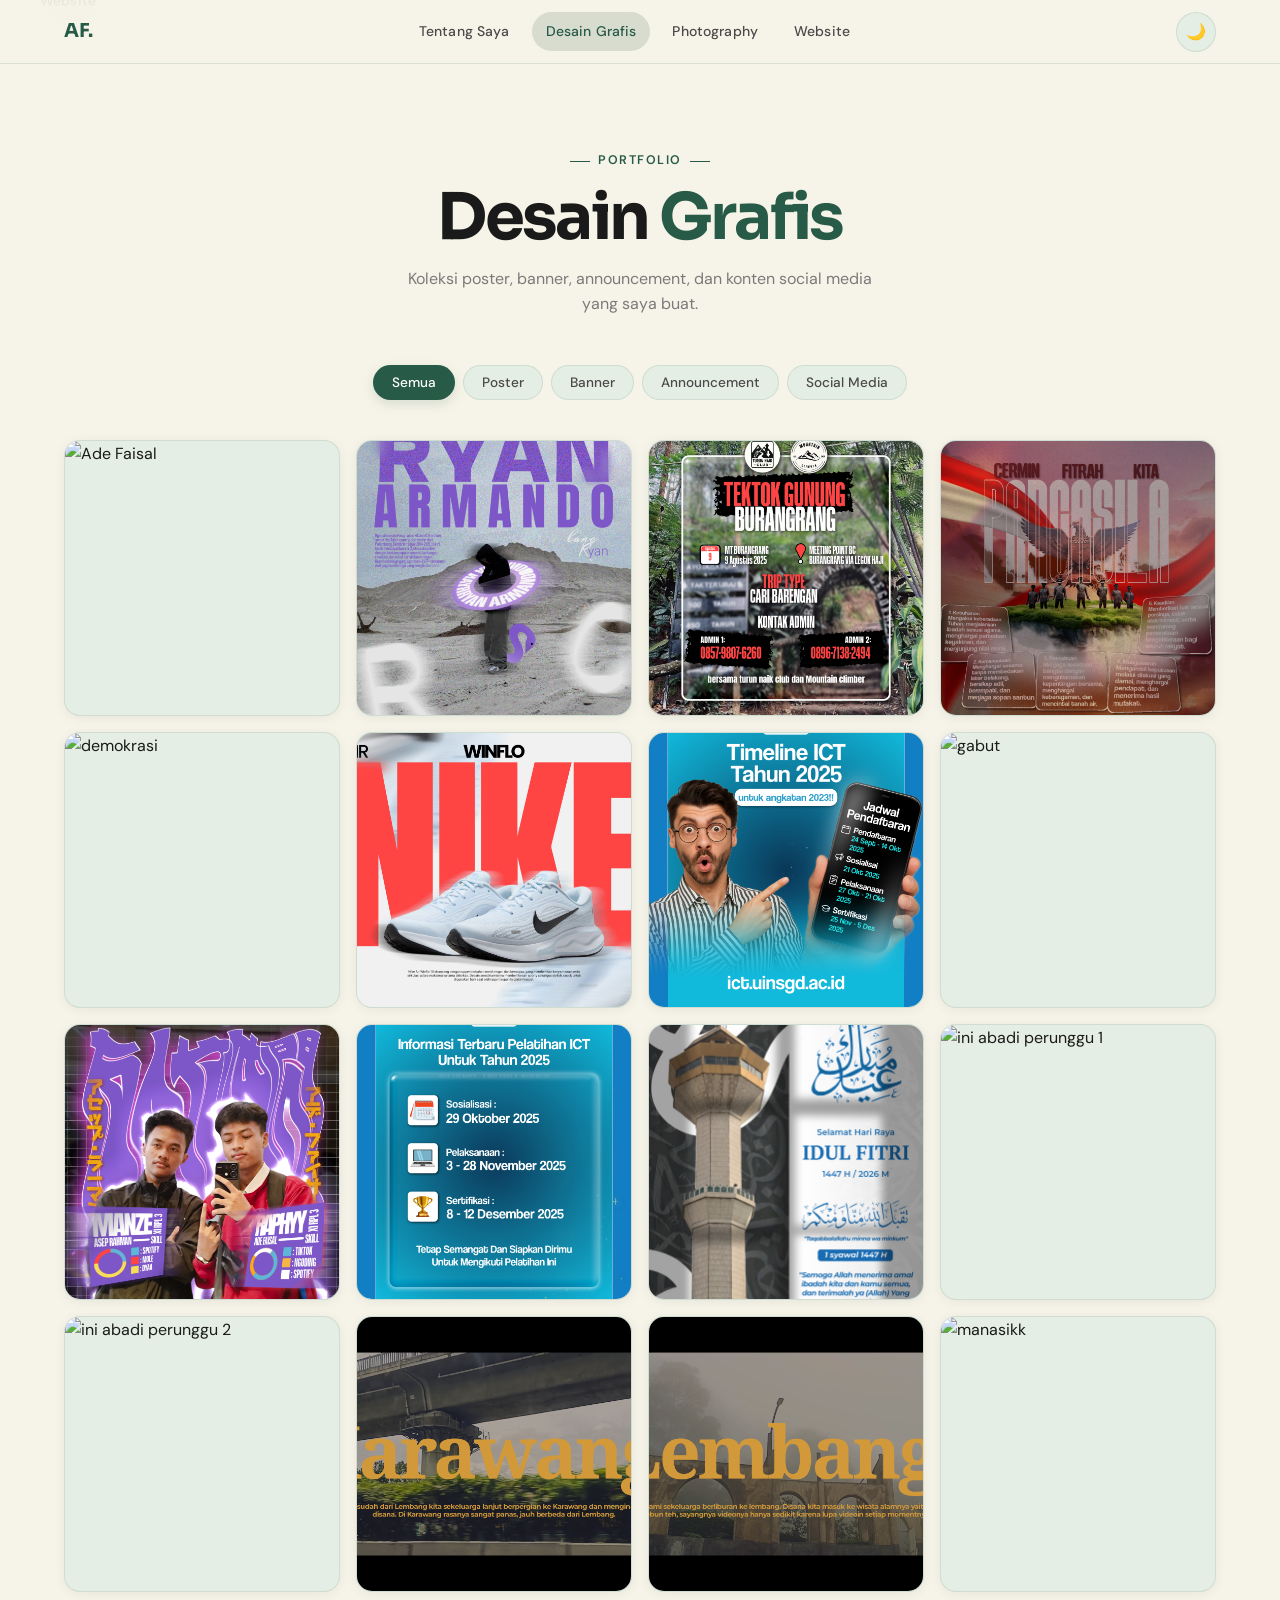
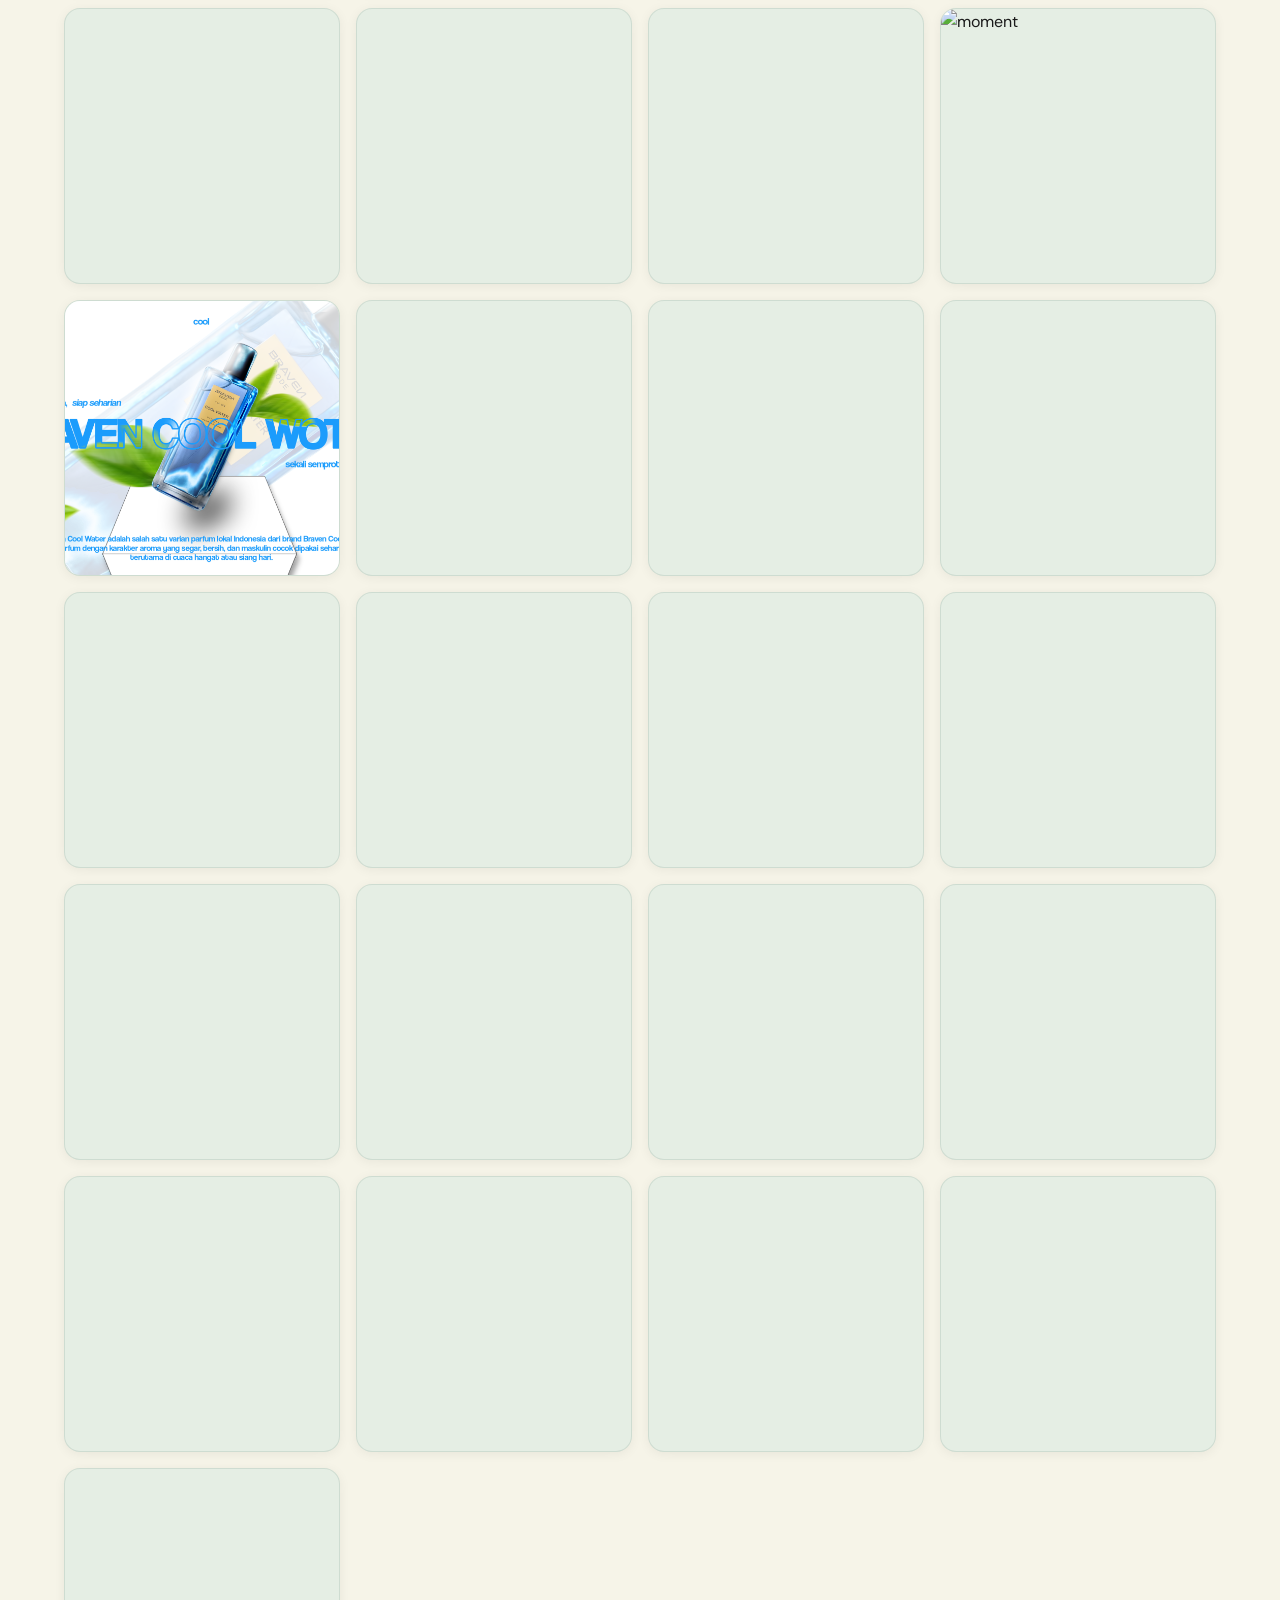
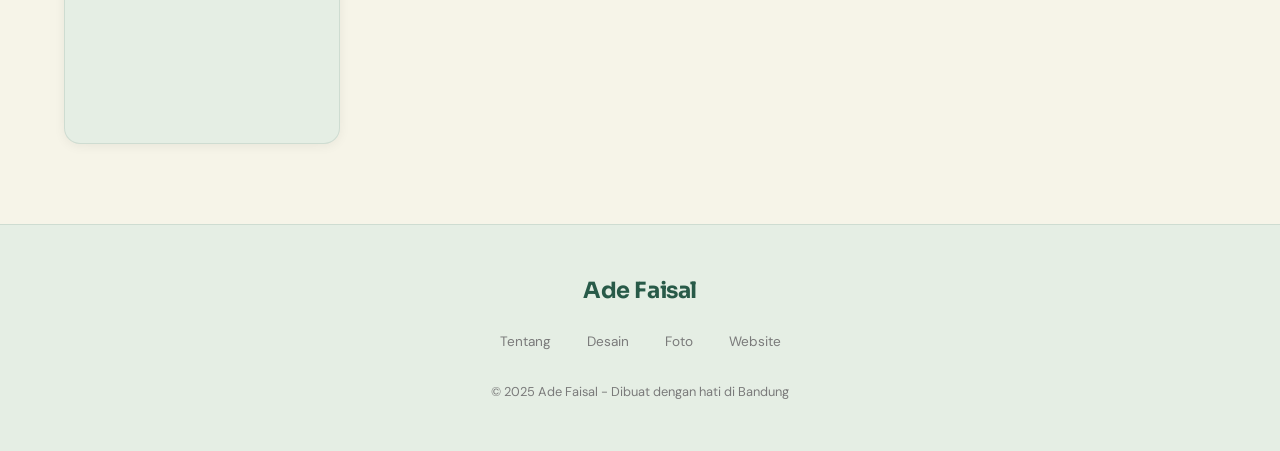
==== commit 8044c304: "versi 1.2" ====
--- a/designku.html
+++ b/designku.html
@@ -24,6 +24,7 @@
         <a class="nav-link" href="index.html">Tentang Saya</a>
         <a class="nav-link active" href="designku.html">Desain Grafis</a>
         <a class="nav-link" href="fotoku.html">Photography</a>
+        <a class="nav-link" href="websiteku.html">Website</a>
       </div>
       <div class="nav-right">
         <button class="theme-toggle" id="themeToggle" aria-label="Toggle theme">&#127769;</button>
@@ -38,6 +39,7 @@
     <a class="nav-link" href="index.html">Tentang Saya</a>
     <a class="nav-link active" href="designku.html">Desain Grafis</a>
     <a class="nav-link" href="fotoku.html">Photography</a>
+    <a class="nav-link" href="websiteku.html">Website</a>
   </div>
 
   <div class="page active page-transition">
@@ -65,6 +67,7 @@
         <a href="index.html">Tentang</a>
         <a class="active" href="designku.html">Desain</a>
         <a href="fotoku.html">Foto</a>
+        <a href="websiteku.html">Website</a>
       </nav>
       <p class="footer-copy">&copy; 2025 Ade Faisal - Dibuat dengan hati di Bandung</p>
     </footer>
--- a/style.css
+++ b/style.css
@@ -1018,6 +1018,7 @@
 @media (max-width: 1024px) {
   .gallery-grid { grid-template-columns: repeat(3, 1fr); }
   .skills-grid  { grid-template-columns: repeat(2, 1fr); }
+  .website-card { grid-template-columns: 260px 1fr; }
 }
 
 @media (max-width: 768px) {
@@ -1043,6 +1044,10 @@
 
   .gallery-grid { grid-template-columns: repeat(2, 1fr); gap: 12px; }
   .skills-grid  { grid-template-columns: repeat(2, 1fr); }
+  .website-card {
+    grid-template-columns: 1fr;
+    gap: 18px;
+  }
 
   .section { padding: 48px 20px; }
   .page-header { padding: 48px 20px 32px; }
@@ -1137,3 +1142,77 @@
   justify-content: center;
   gap: 8px;
 }
+
+/* Website project cards */
+.website-card-list {
+  display: grid;
+  gap: 24px;
+}
+
+.website-card {
+  display: grid;
+  grid-template-columns: 320px 1fr;
+  gap: 24px;
+  align-items: center;
+  background: var(--bg-secondary);
+  border: 1px solid var(--border);
+  border-radius: 24px;
+  padding: 20px;
+  box-shadow: var(--shadow-sm);
+  transition: all var(--transition);
+}
+
+.website-card:hover {
+  border-color: var(--border-hover);
+  box-shadow: var(--shadow-md);
+  transform: translateY(-3px);
+}
+
+.website-card-media {
+  border-radius: 18px;
+  overflow: hidden;
+  background: var(--bg-card);
+  border: 1px solid var(--border);
+  aspect-ratio: 16 / 10;
+}
+
+.website-card-media img {
+  width: 100%;
+  height: 100%;
+  object-fit: cover;
+}
+
+.website-card-content {
+  display: flex;
+  flex-direction: column;
+  gap: 14px;
+}
+
+.website-card-title {
+  font-family: 'Sora', sans-serif;
+  font-size: clamp(1.2rem, 2vw, 1.7rem);
+  line-height: 1.2;
+}
+
+.website-card-desc {
+  color: var(--text-secondary);
+  line-height: 1.8;
+  max-width: 60ch;
+}
+
+.website-card-tags {
+  display: flex;
+  flex-wrap: wrap;
+  gap: 10px;
+}
+
+@media (max-width: 1024px) {
+  .website-card { grid-template-columns: 260px 1fr; }
+}
+
+@media (max-width: 768px) {
+  .website-card {
+    grid-template-columns: 1fr;
+    gap: 18px;
+  }
+}
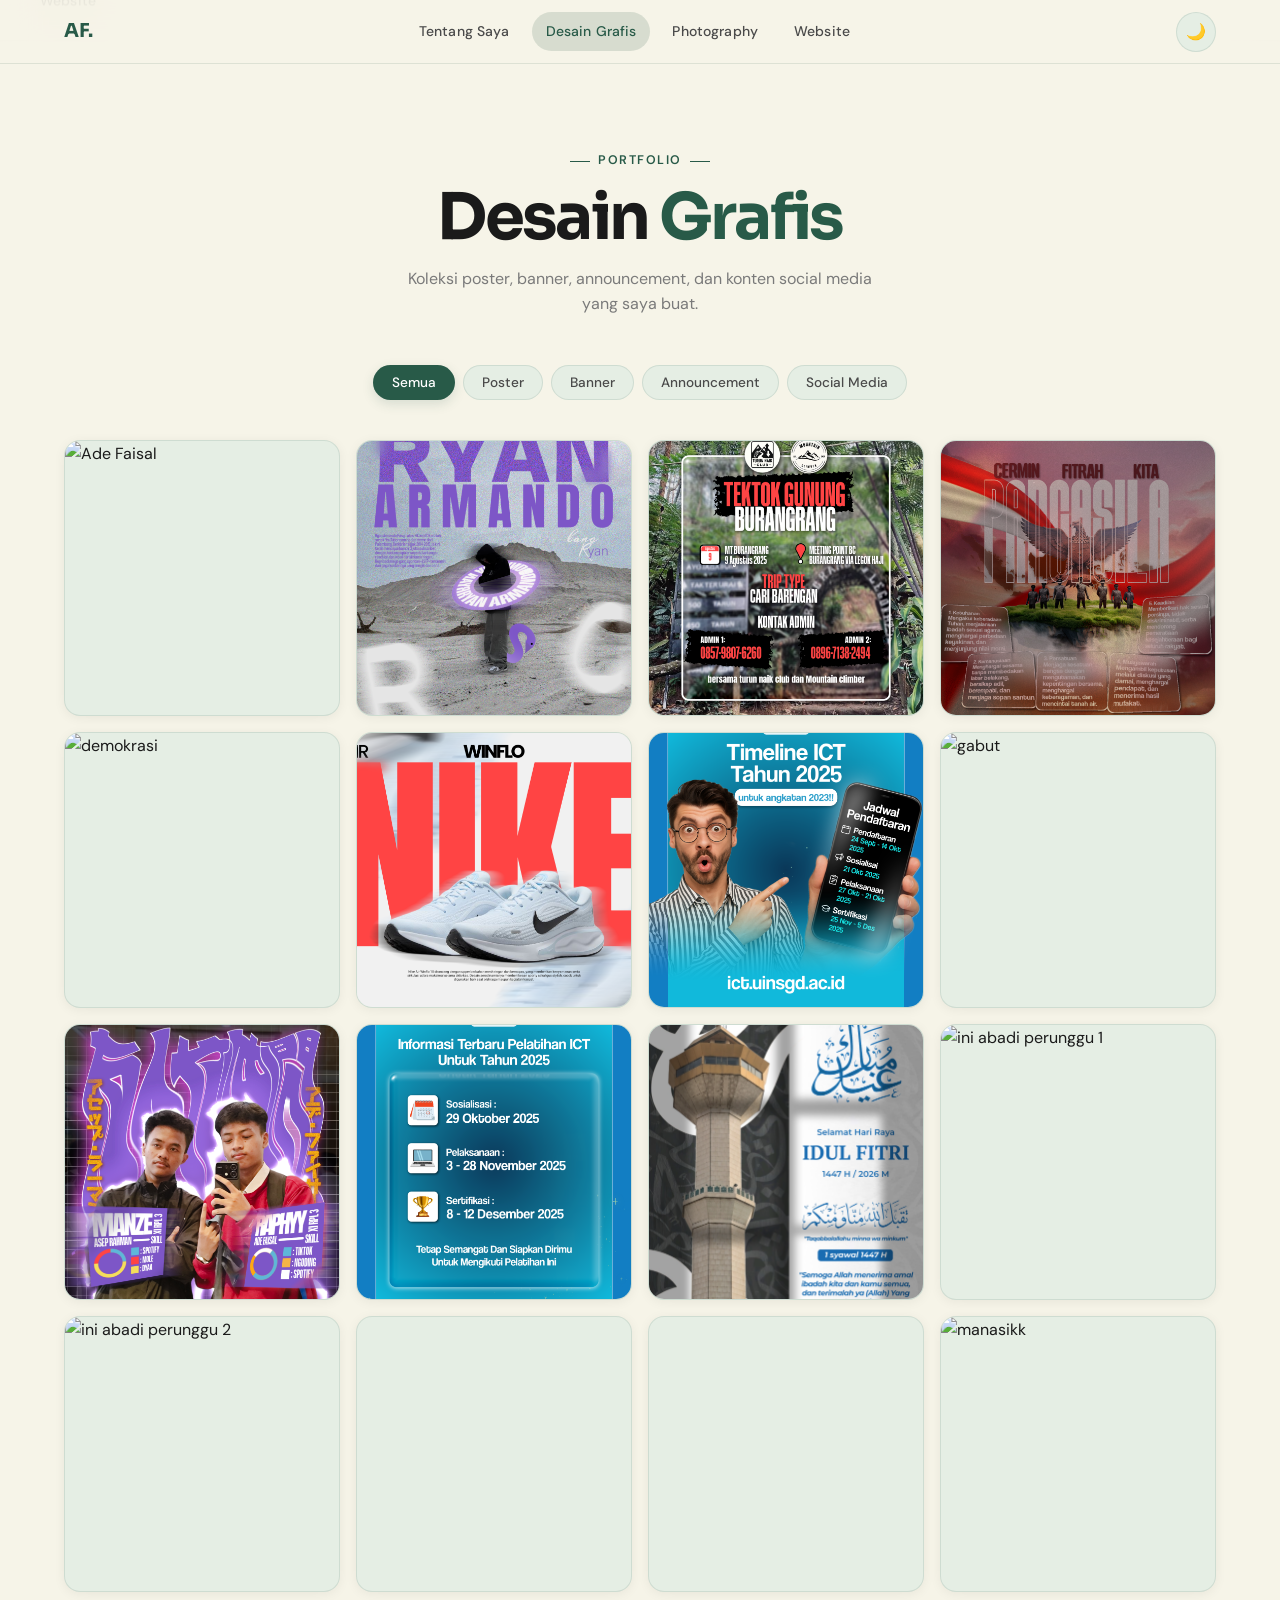
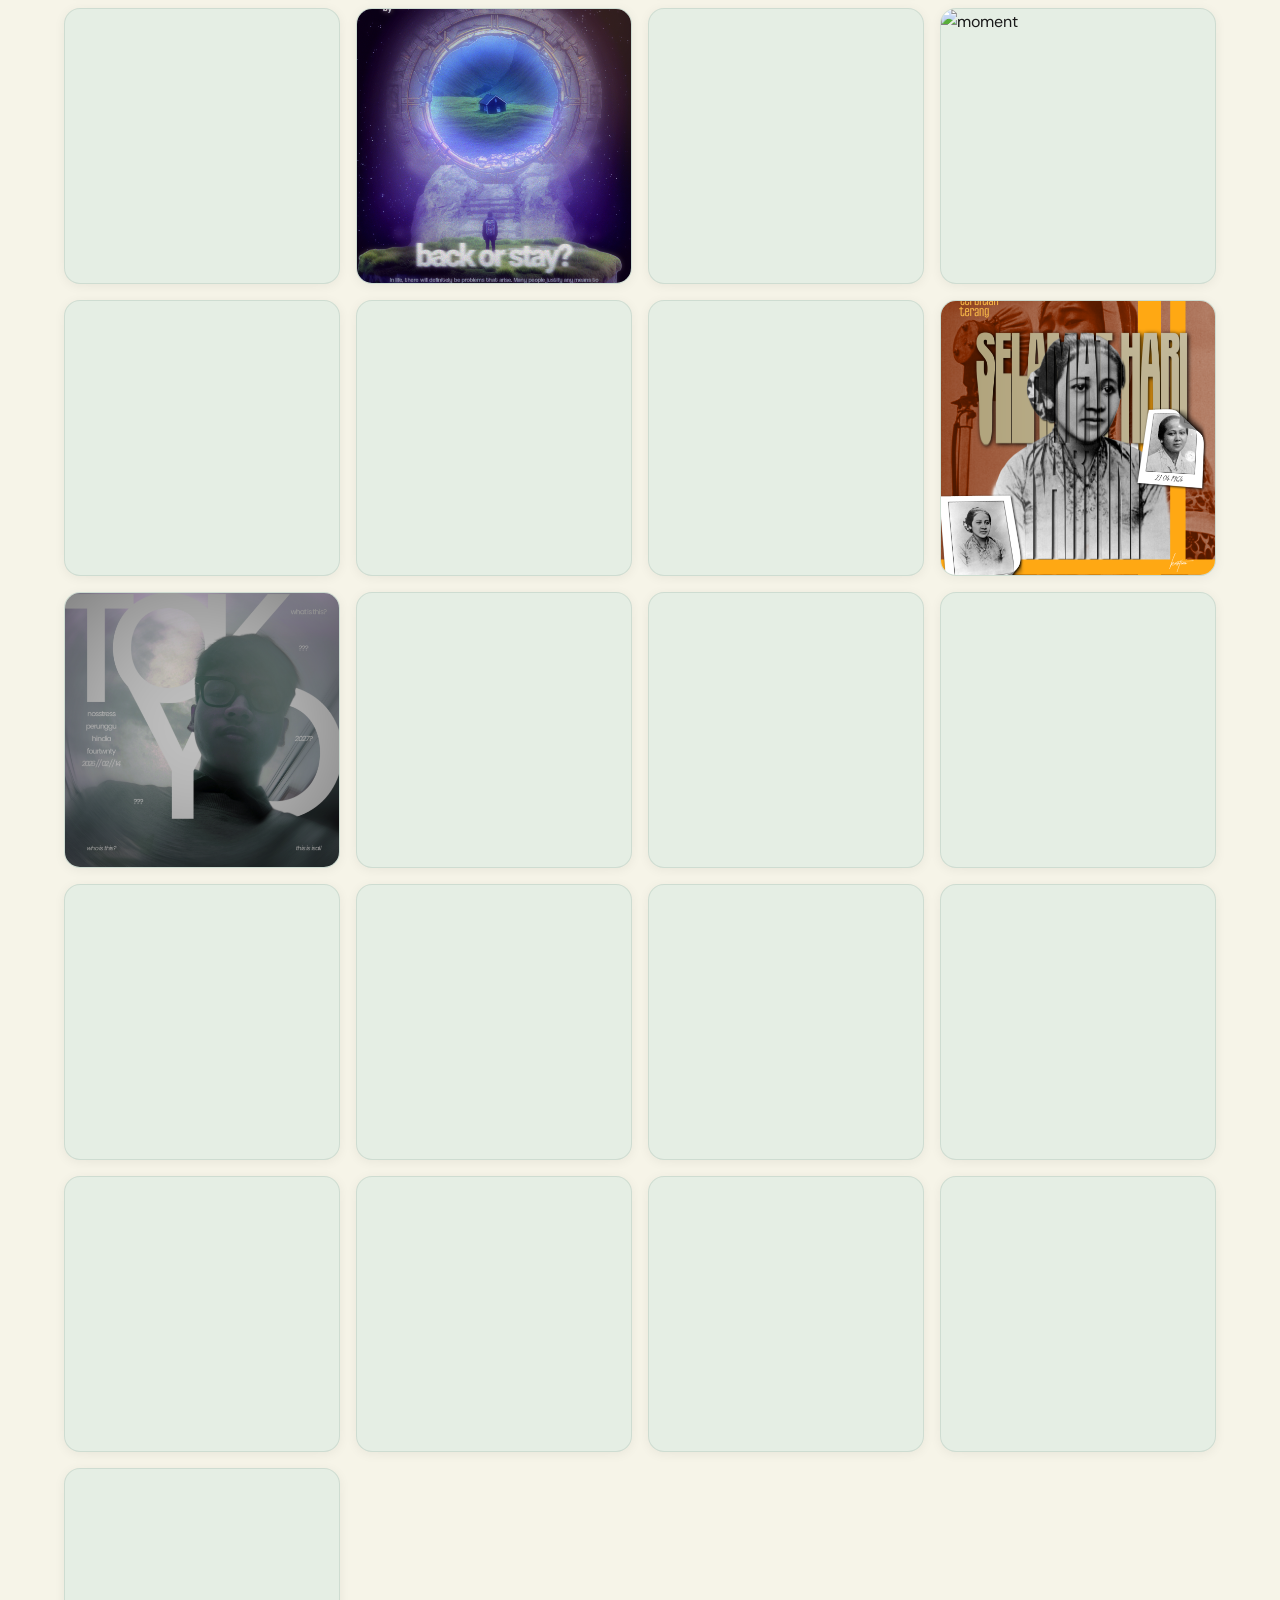
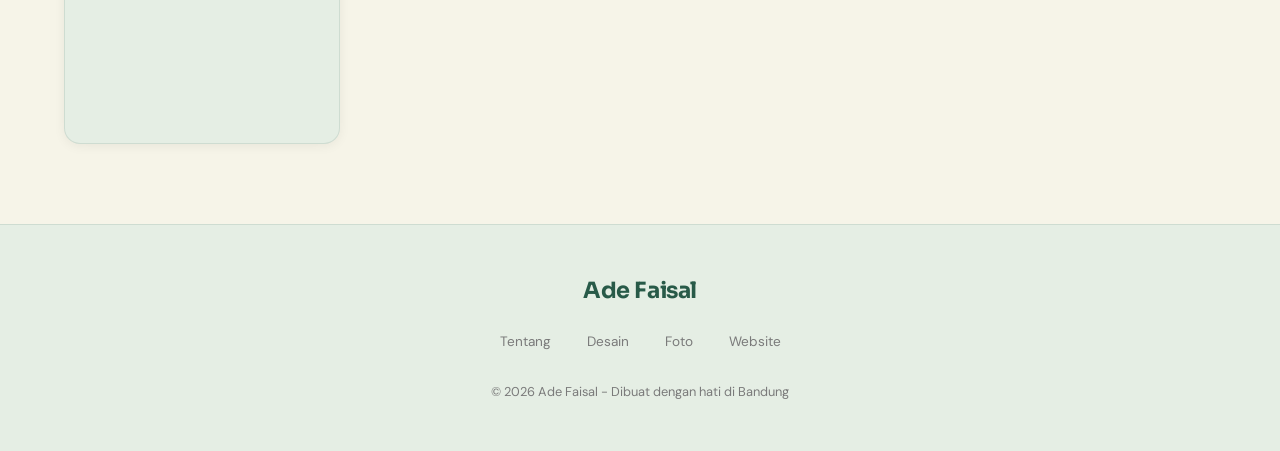
==== commit 0ec99eb4: "versi 1.2" ====
--- a/designku.html
+++ b/designku.html
@@ -69,7 +69,7 @@
         <a href="fotoku.html">Foto</a>
         <a href="websiteku.html">Website</a>
       </nav>
-      <p class="footer-copy">&copy; 2025 Ade Faisal - Dibuat dengan hati di Bandung</p>
+      <p class="footer-copy">&copy; 2026 Ade Faisal - Dibuat dengan hati di Bandung</p>
     </footer>
   </div>
 
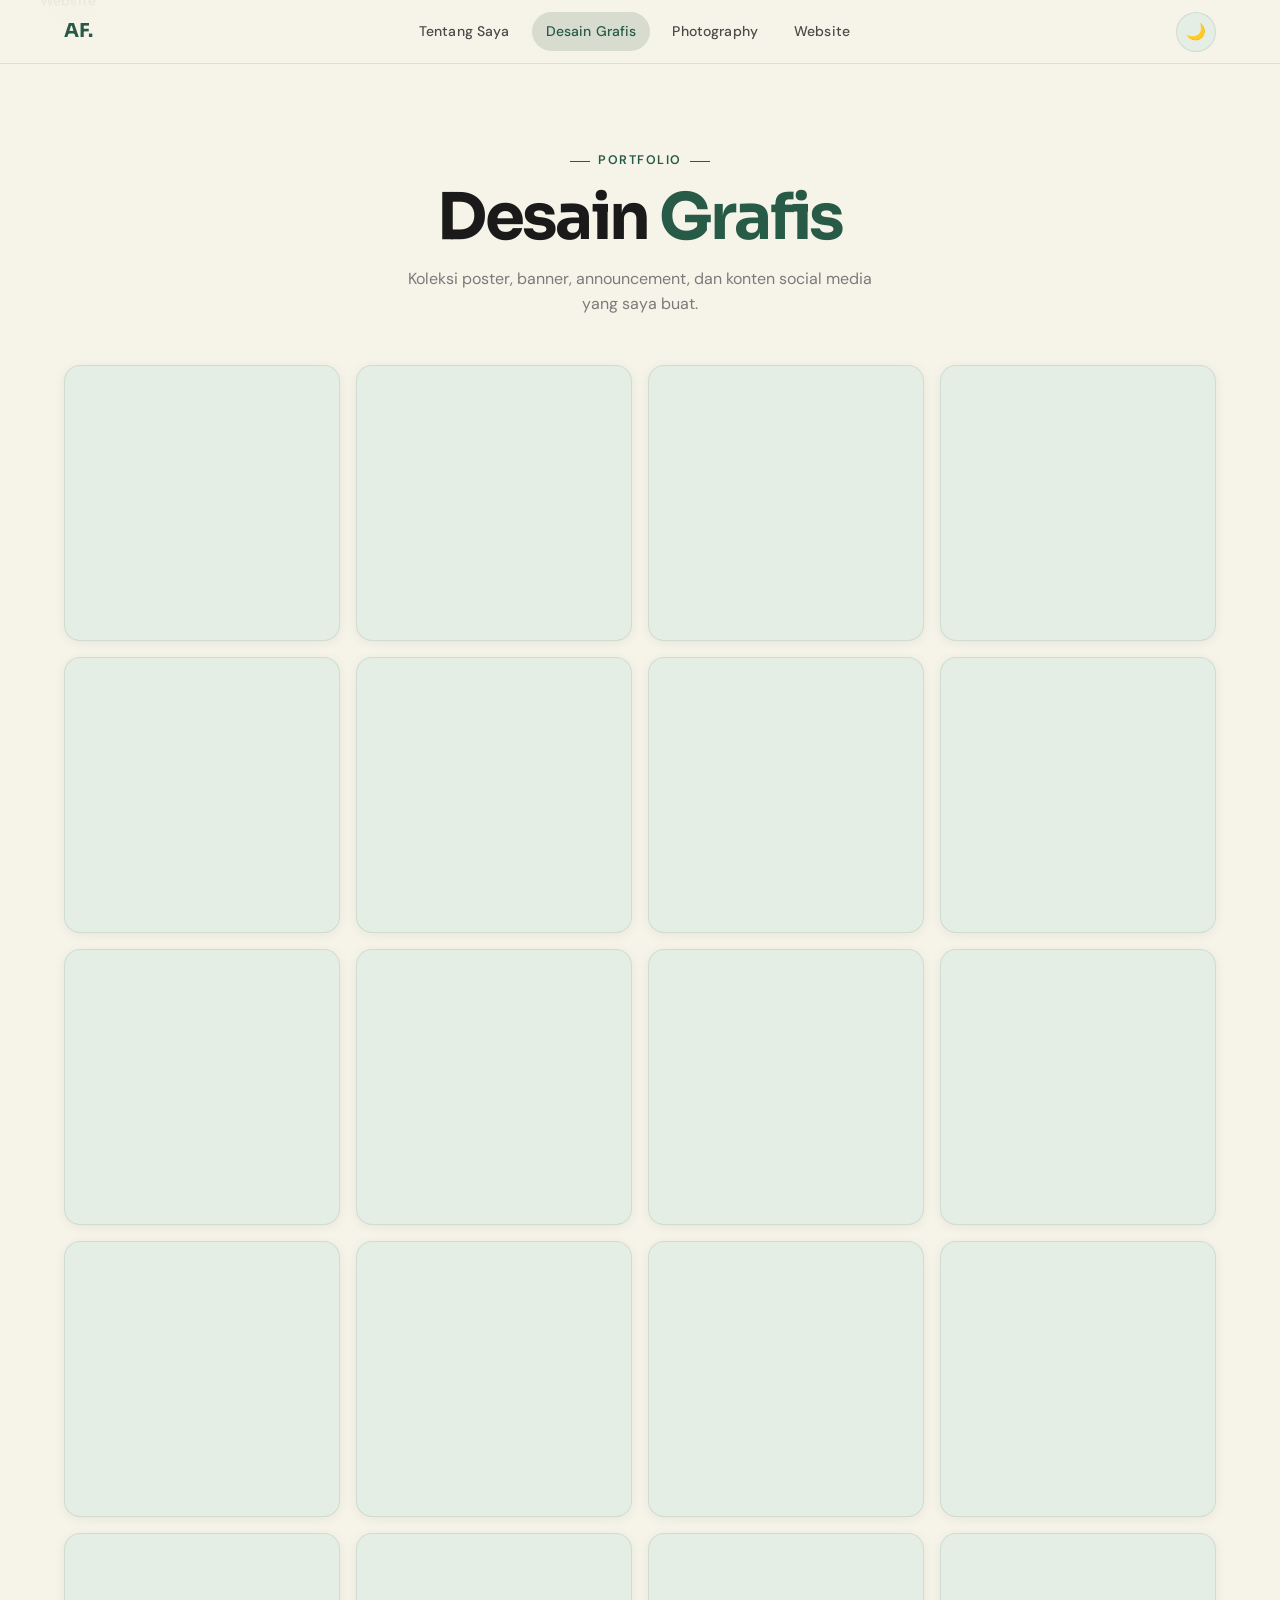
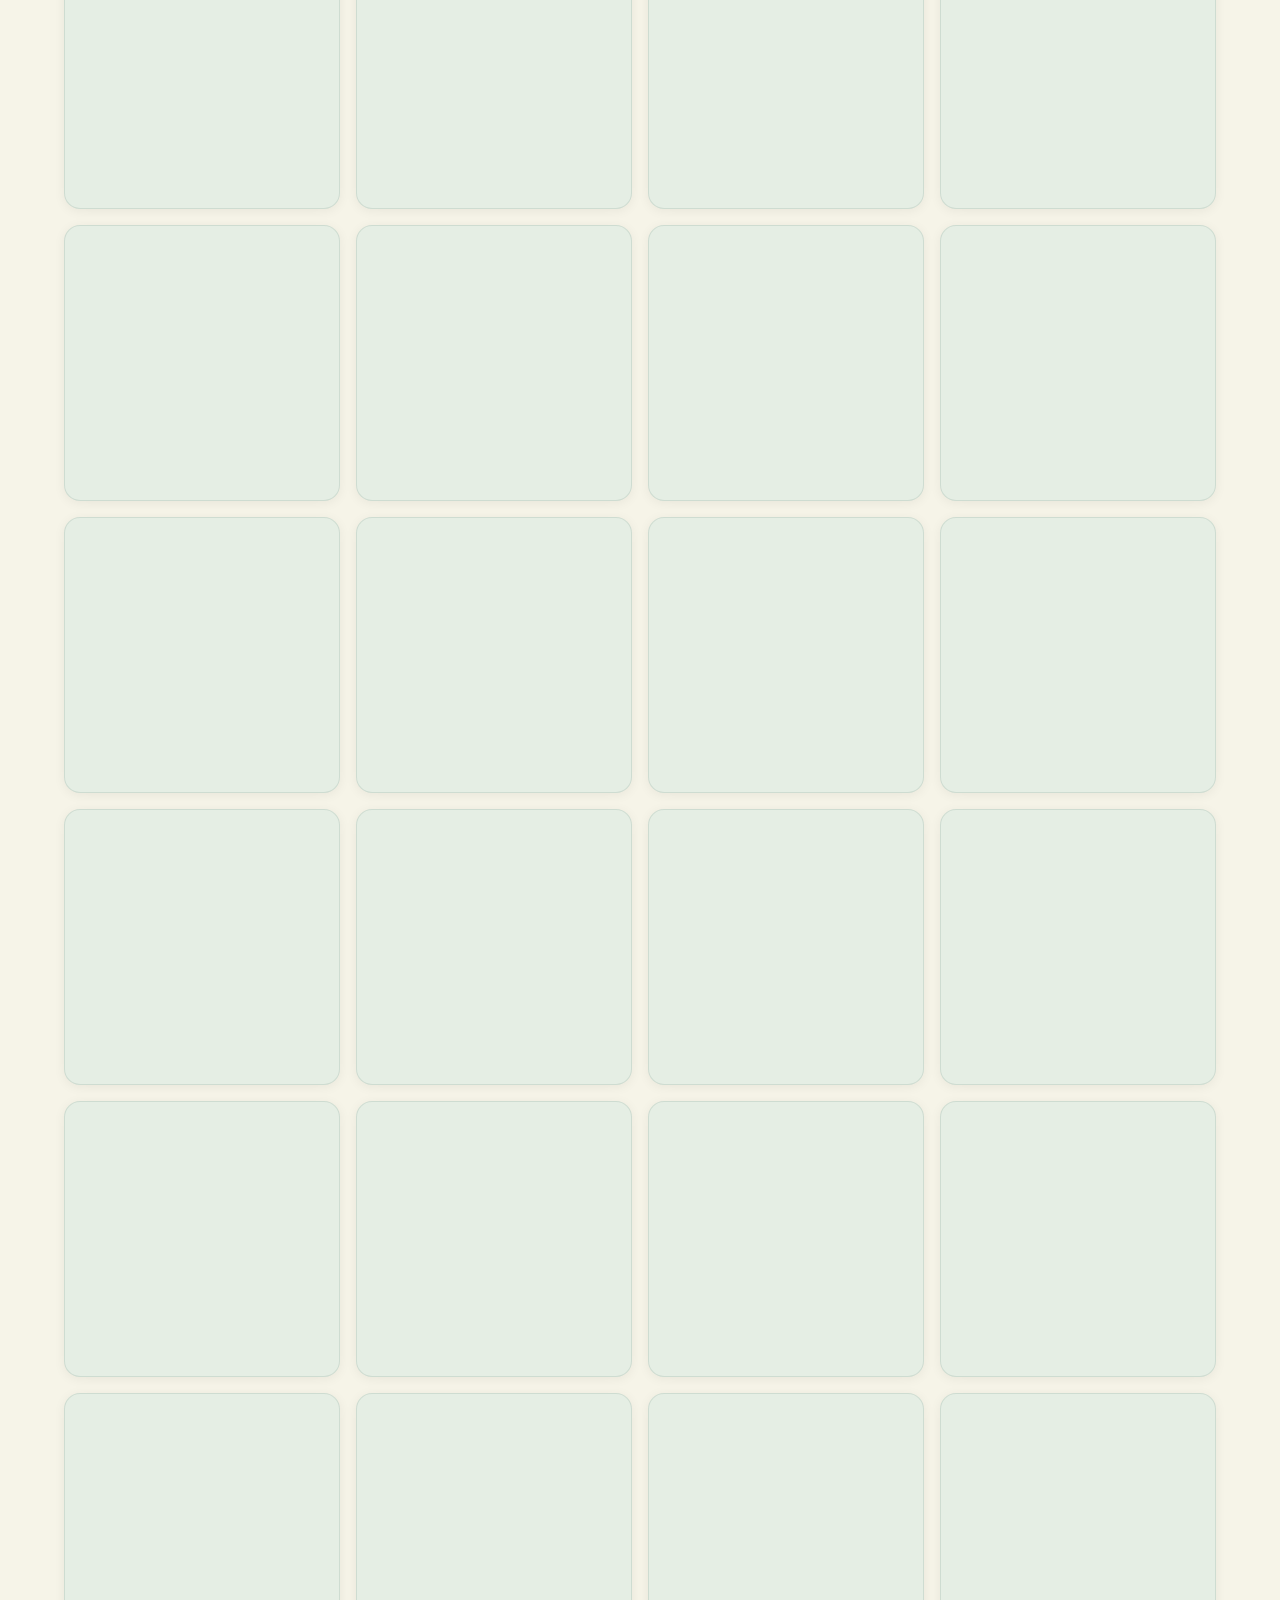
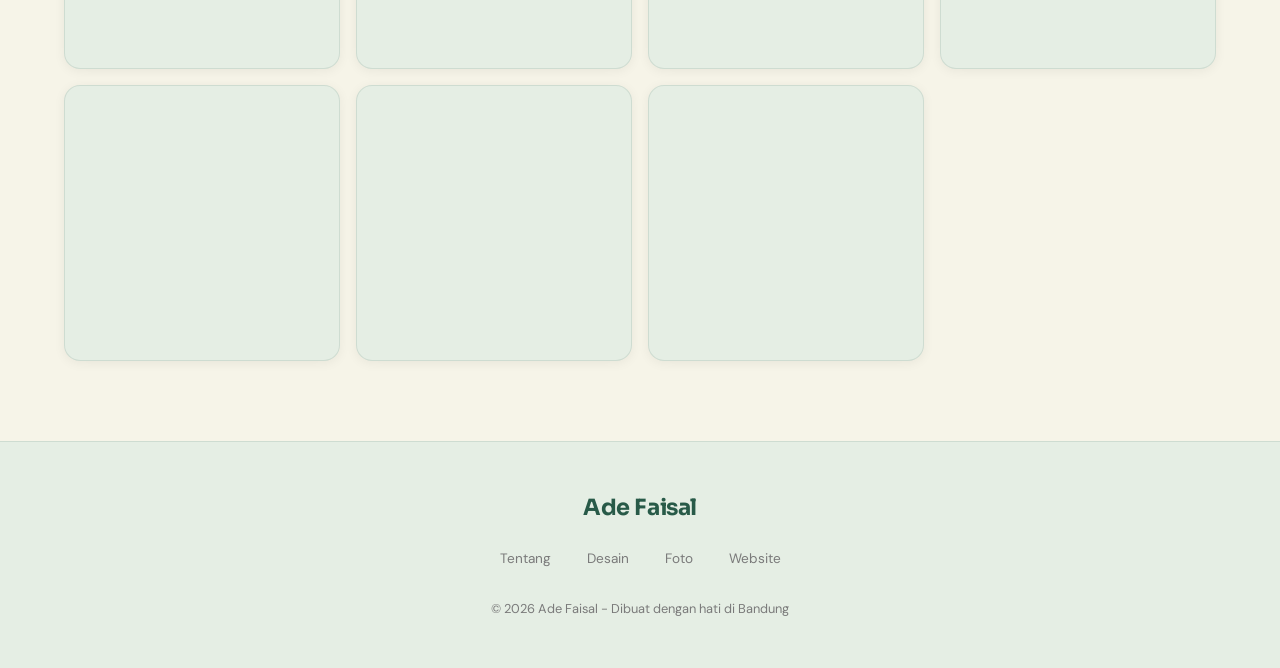
==== commit 40127e7a: "update" ====
--- a/designku.html
+++ b/designku.html
@@ -50,13 +50,13 @@
     </div>
 
     <div class="section" style="padding-top:0;">
-      <div class="filter-tabs">
+      <!-- <div class="filter-tabs">
         <button class="filter-tab active" data-group="desain" data-filter="all">Semua</button>
         <button class="filter-tab" data-group="desain" data-filter="poster">Poster</button>
         <button class="filter-tab" data-group="desain" data-filter="banner">Banner</button>
         <button class="filter-tab" data-group="desain" data-filter="announcement">Announcement</button>
         <button class="filter-tab" data-group="desain" data-filter="social">Social Media</button>
-      </div>
+      </div> -->
 
       <div class="gallery-grid" id="desainGrid"></div>
     </div>
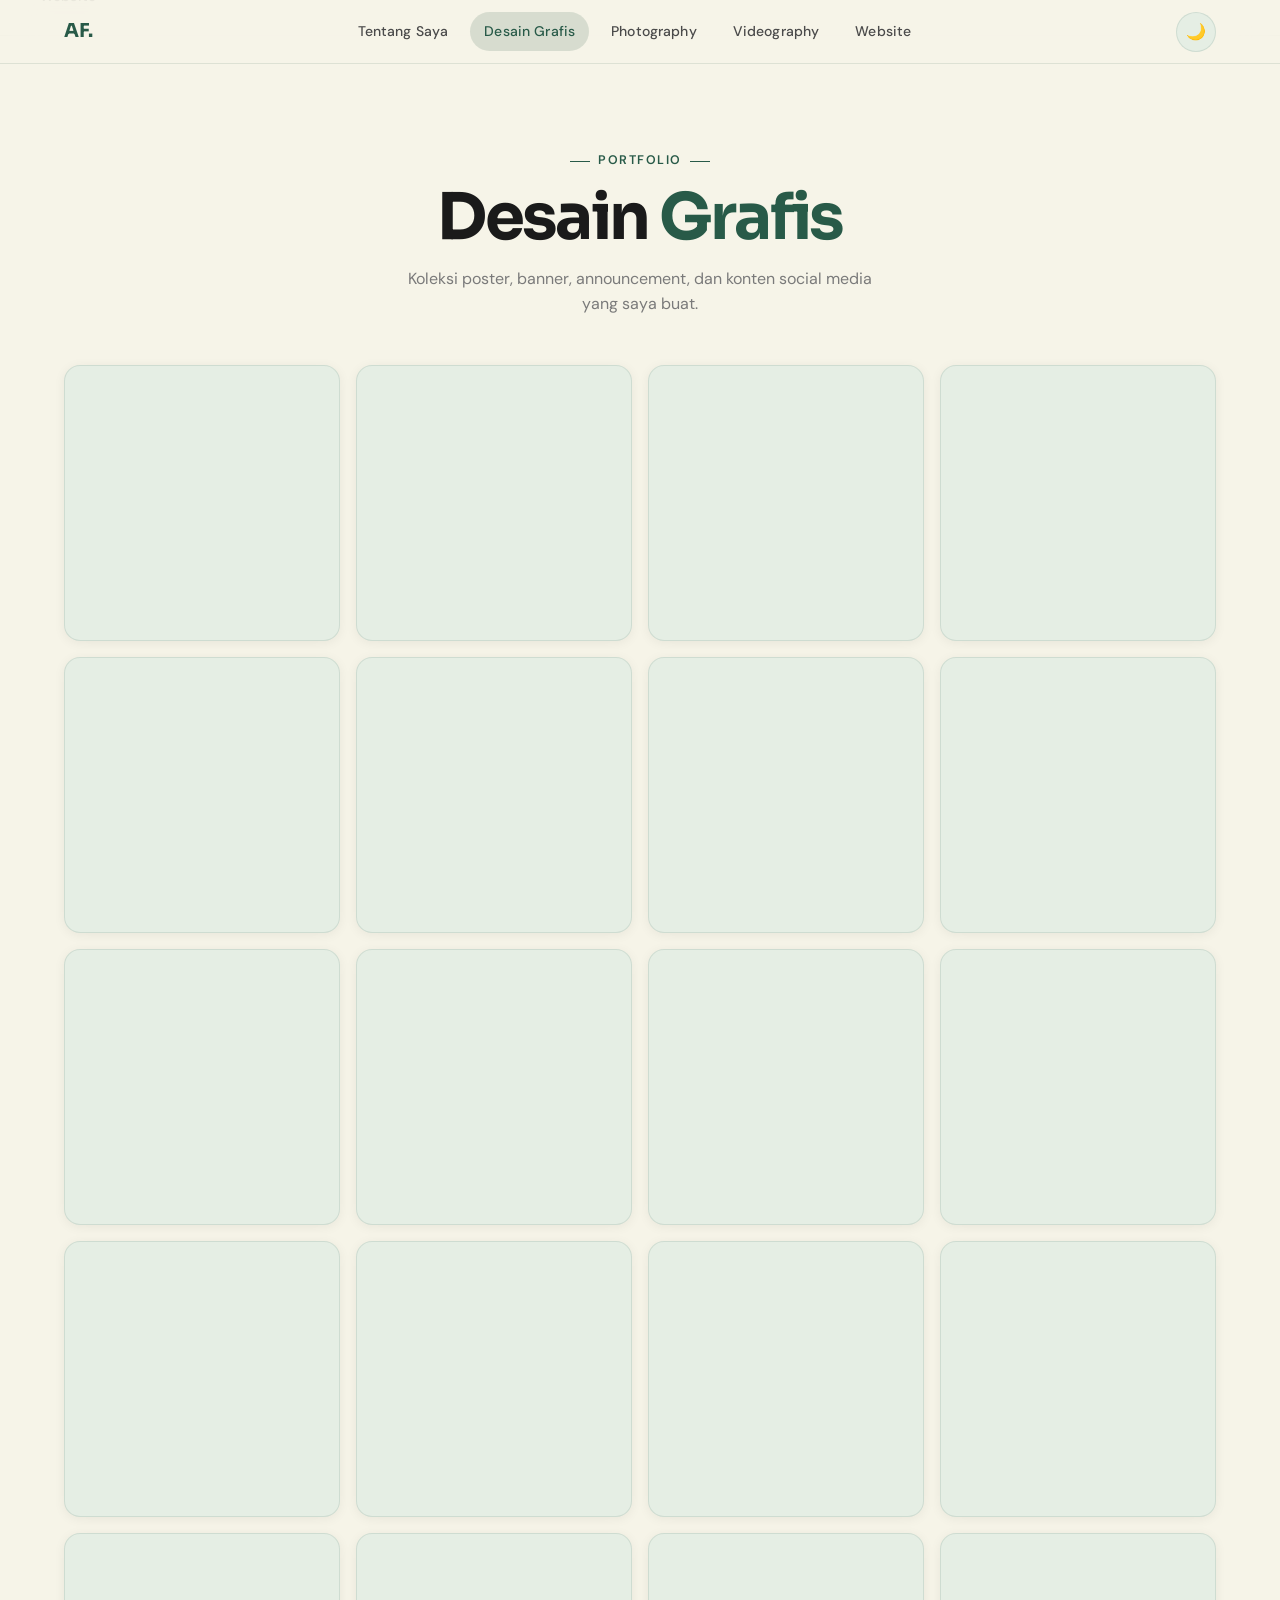
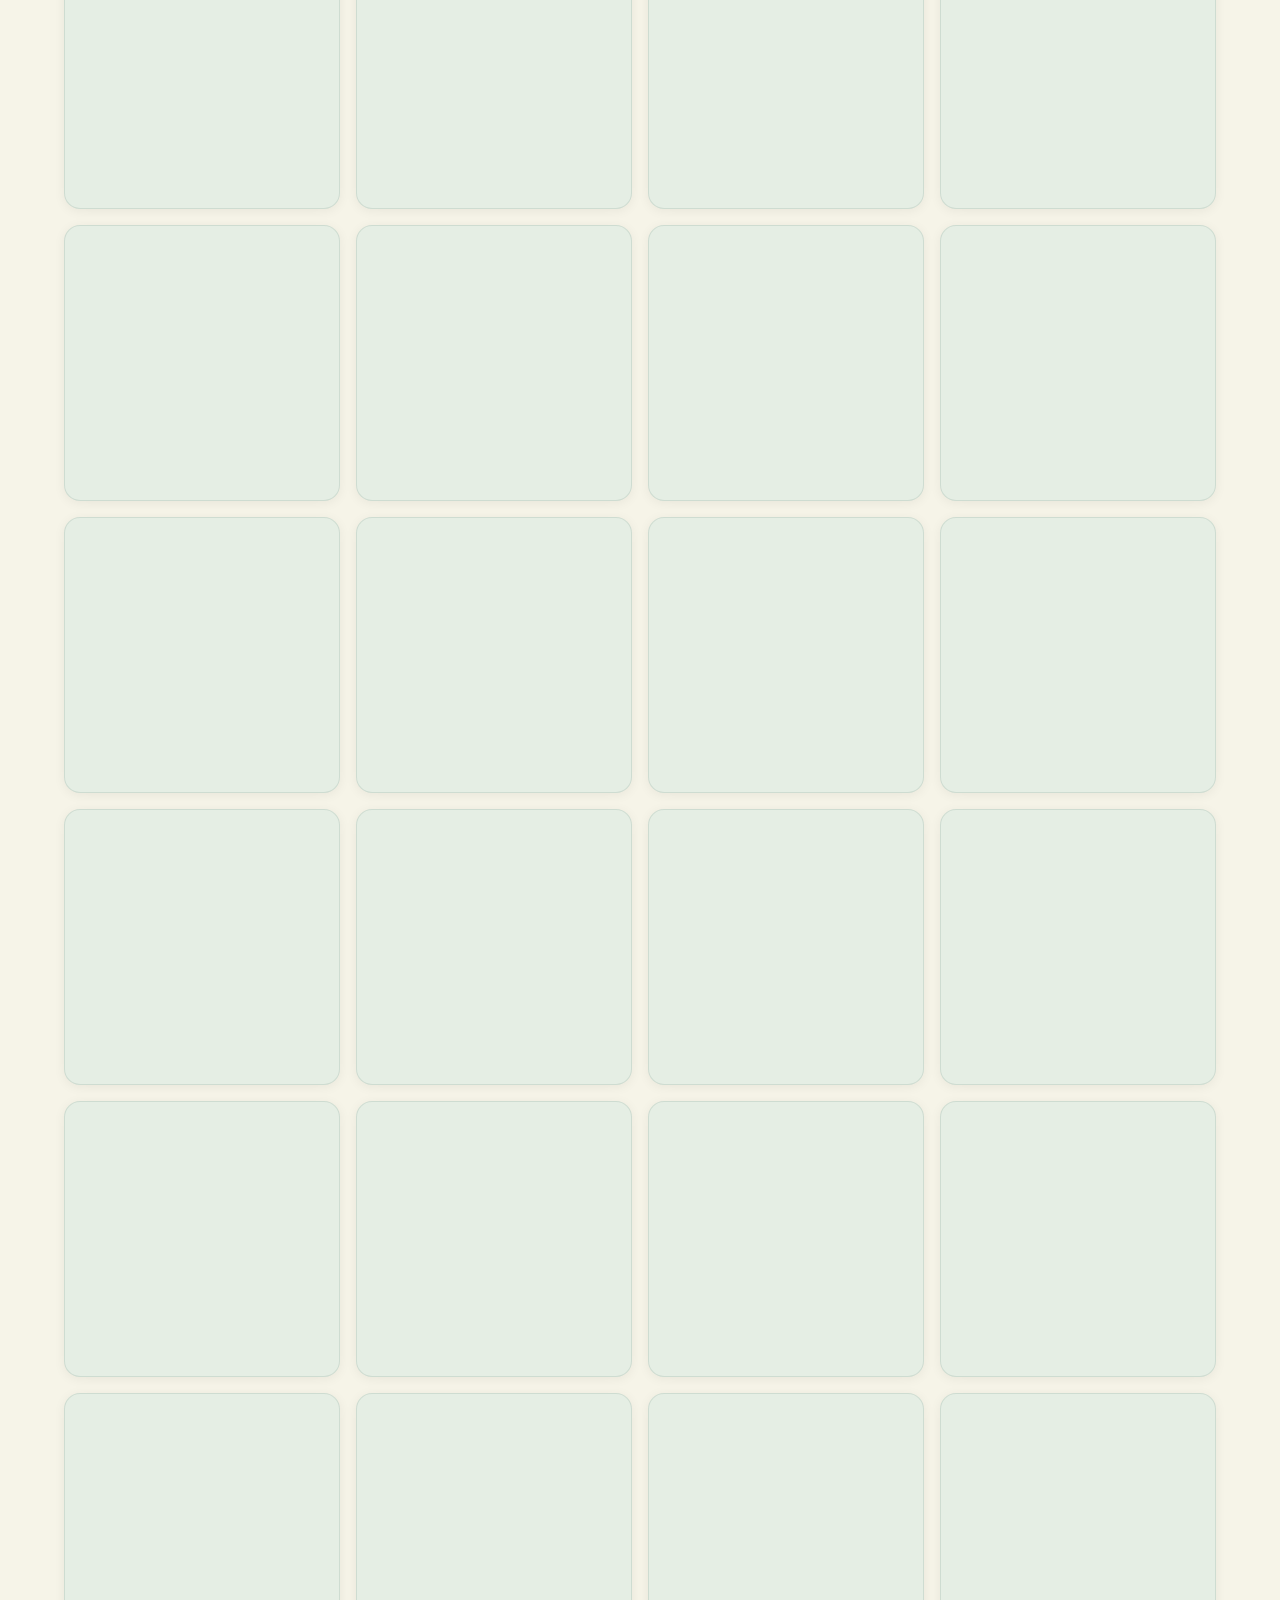
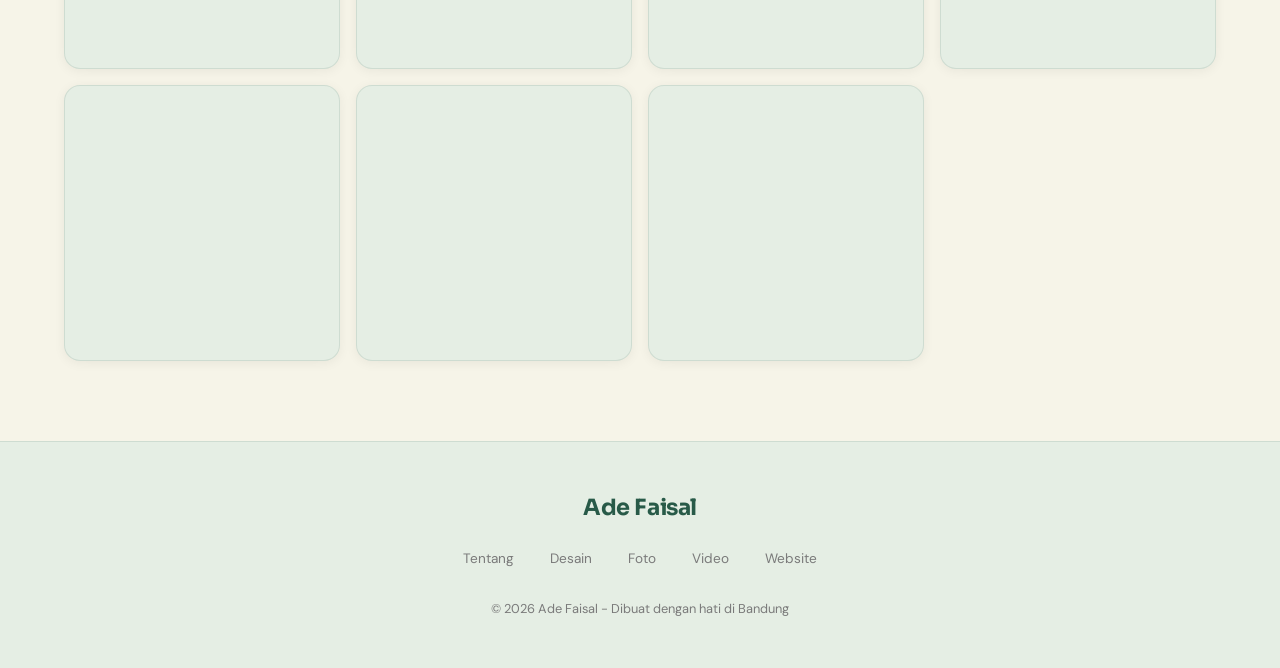
==== commit 0d4414c2: "porto video" ====
--- a/designku.html
+++ b/designku.html
@@ -24,6 +24,7 @@
         <a class="nav-link" href="index.html">Tentang Saya</a>
         <a class="nav-link active" href="designku.html">Desain Grafis</a>
         <a class="nav-link" href="fotoku.html">Photography</a>
+        <a class="nav-link" href="videoku.html">Videography</a>
         <a class="nav-link" href="websiteku.html">Website</a>
       </div>
       <div class="nav-right">
@@ -39,6 +40,7 @@
     <a class="nav-link" href="index.html">Tentang Saya</a>
     <a class="nav-link active" href="designku.html">Desain Grafis</a>
     <a class="nav-link" href="fotoku.html">Photography</a>
+    <a class="nav-link" href="videoku.html">Videography</a>
     <a class="nav-link" href="websiteku.html">Website</a>
   </div>
 
@@ -67,6 +69,7 @@
         <a href="index.html">Tentang</a>
         <a class="active" href="designku.html">Desain</a>
         <a href="fotoku.html">Foto</a>
+        <a href="videoku.html">Video</a>
         <a href="websiteku.html">Website</a>
       </nav>
       <p class="footer-copy">&copy; 2026 Ade Faisal - Dibuat dengan hati di Bandung</p>
--- a/style.css
+++ b/style.css
@@ -1103,6 +1103,49 @@
   font-size: 0.78rem;
 }
 
+.video-drive-card {
+  display: block;
+  color: inherit;
+}
+
+.drive-thumb {
+  position: absolute;
+  inset: 0;
+  padding: 24px;
+  border-style: solid;
+  background:
+    linear-gradient(135deg, rgba(66,133,244,0.16), transparent 34%),
+    linear-gradient(225deg, rgba(52,168,83,0.16), transparent 34%),
+    var(--bg-secondary);
+}
+
+.drive-icon {
+  width: 46px;
+  height: 46px;
+  border-radius: 12px;
+  display: flex;
+  align-items: center;
+  justify-content: center;
+  background: var(--accent);
+  color: #fff;
+  font-family: 'Sora', sans-serif;
+  font-weight: 700;
+  font-size: 1.2rem;
+  box-shadow: 0 8px 22px var(--accent-glow);
+}
+
+.drive-title {
+  font-family: 'Sora', sans-serif;
+  font-weight: 600;
+  color: var(--text-primary);
+  text-align: center;
+}
+
+.drive-subtitle {
+  color: var(--text-muted);
+  text-align: center;
+}
+
 /* ─── Tooltip ────────────────────────────────────────────────── */
 [data-tooltip] {
   position: relative;
